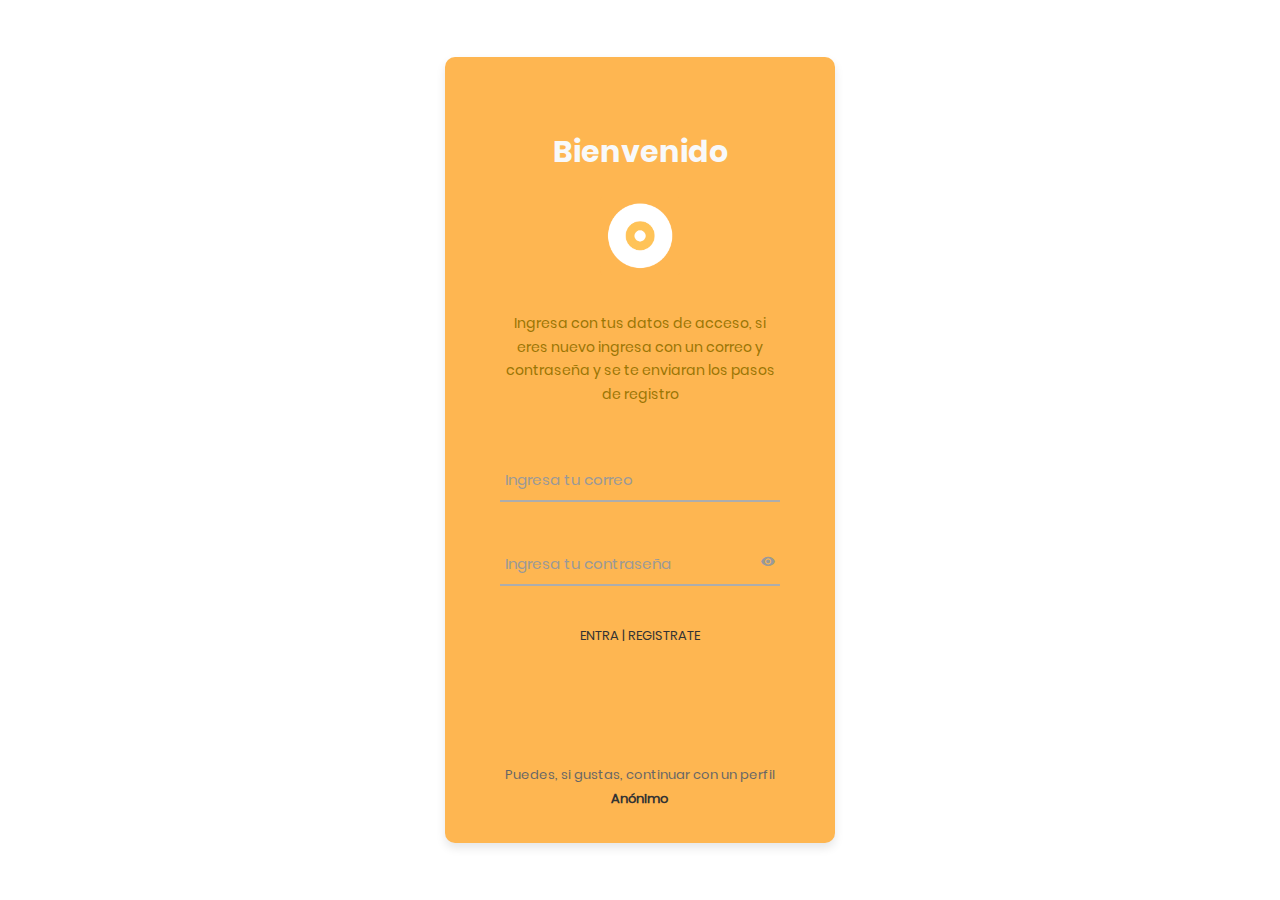
==== index.html @ 5ed67abb "Primera pagina" ====
<!DOCTYPE html>
<html lang="en">
<head>
	<title>Login V2</title>
	<meta charset="UTF-8">
	<meta name="viewport" content="width=device-width, initial-scale=1">
<!--===============================================================================================-->	
	<link rel="icon" type="image/png" href="images/icons/favicon.ico"/>
<!--===============================================================================================-->
	<link rel="stylesheet" type="text/css" href="vendor/bootstrap/css/bootstrap.min.css">
<!--===============================================================================================-->
	<link rel="stylesheet" type="text/css" href="fonts/font-awesome-4.7.0/css/font-awesome.min.css">
<!--===============================================================================================-->
	<link rel="stylesheet" type="text/css" href="fonts/iconic/css/material-design-iconic-font.min.css">
<!--===============================================================================================-->
	<link rel="stylesheet" type="text/css" href="vendor/animate/animate.css">
<!--===============================================================================================-->	
	<link rel="stylesheet" type="text/css" href="vendor/css-hamburgers/hamburgers.min.css">
<!--===============================================================================================-->
	<link rel="stylesheet" type="text/css" href="vendor/animsition/css/animsition.min.css">
<!--===============================================================================================-->
	<link rel="stylesheet" type="text/css" href="vendor/select2/select2.min.css">
<!--===============================================================================================-->	
	<link rel="stylesheet" type="text/css" href="vendor/daterangepicker/daterangepicker.css">
<!--===============================================================================================-->
	<link rel="stylesheet" type="text/css" href="css/util.css">
	<link rel="stylesheet" type="text/css" href="css/main.css">
<!--===============================================================================================-->
</head>
<body>
	
	<div class="limiter">
		<div class="container-login100">
			<div class="wrap-login100">
				<form class="login100-form validate-form">
					<span class="login100-form-title p-b-26">
						Bienvenido
					</span>
					<span class="login100-form-title p-b-48">
						<!--<i class="zmdi zmdi-font"></i>-->
						<img style="width: 80px;" src="images/logo.png">
						<br><br>
						<p style="text-align: center;">Ingresa con tus datos de acceso, si eres nuevo ingresa con un correo y contraseña y se te enviaran los pasos de registro</p>
					</span>

					<div class="wrap-input100 validate-input" data-validate = "Un correo valido contiene: a@b.c">
						<input class="input100" type="text" name="email">
						<span class="focus-input100" data-placeholder="Ingresa tu correo"></span>
					</div>

					<div class="wrap-input100 validate-input" data-validate="Ingresa una contraseña">
						<span class="btn-show-pass">
							<i class="zmdi zmdi-eye"></i>
						</span>
						<input class="input100" type="password" name="pass">
						<span class="focus-input100" data-placeholder="Ingresa tu contraseña"></span>
					</div>

					<!--<div class="container-login100-form-btn">
						<div class="wrap-login100-form-btn">
							<div class="login100-form-bgbtn"></div>
							<button>Ingresa</button>
							<button class="login100-form-btn">
								Login
							</button>
						</div>
					</div>-->
					<div class="text-center">
						<a class="txt2" href="main/index.html">
						ENTRA | REGISTRATE
					</a>
					</div>
					

					<div class="text-center p-t-115">
						<span class="txt1">
							Puedes, si gustas, continuar con un perfil
						</span>

						<a class="txt2" href="main/index.html">
							<strong>Anónimo</strong>
						</a>
					</div>
				</form>
			</div>
		</div>
	</div>
	

	<div id="dropDownSelect1"></div>
	
<!--===============================================================================================-->
	<script src="vendor/jquery/jquery-3.2.1.min.js"></script>
<!--===============================================================================================-->
	<script src="vendor/animsition/js/animsition.min.js"></script>
<!--===============================================================================================-->
	<script src="vendor/bootstrap/js/popper.js"></script>
	<script src="vendor/bootstrap/js/bootstrap.min.js"></script>
<!--===============================================================================================-->
	<script src="vendor/select2/select2.min.js"></script>
<!--===============================================================================================-->
	<script src="vendor/daterangepicker/moment.min.js"></script>
	<script src="vendor/daterangepicker/daterangepicker.js"></script>
<!--===============================================================================================-->
	<script src="vendor/countdowntime/countdowntime.js"></script>
<!--===============================================================================================-->
	<script src="js/main.js"></script>

</body>
</html>
---- fonts/iconic/css/material-design-iconic-font.min.css ----
@font-face{font-family:Material-Design-Iconic-Font;src:url(../fonts/Material-Design-Iconic-Font.woff2?v=2.2.0) format('woff2'),url(../fonts/Material-Design-Iconic-Font.woff?v=2.2.0) format('woff'),url(../fonts/Material-Design-Iconic-Font.ttf?v=2.2.0) format('truetype')}.zmdi{display:inline-block;font:normal normal normal 14px/1 'Material-Design-Iconic-Font';font-size:inherit;text-rendering:auto;-webkit-font-smoothing:antialiased;-moz-osx-font-smoothing:grayscale}.zmdi-hc-lg{font-size:1.33333333em;line-height:.75em;vertical-align:-15%}.zmdi-hc-2x{font-size:2em}.zmdi-hc-3x{font-size:3em}.zmdi-hc-4x{font-size:4em}.zmdi-hc-5x{font-size:5em}.zmdi-hc-fw{width:1.28571429em;text-align:center}.zmdi-hc-ul{padding-left:0;margin-left:2.14285714em;list-style-type:none}.zmdi-hc-ul>li{position:relative}.zmdi-hc-li{position:absolute;left:-2.14285714em;width:2.14285714em;top:.14285714em;text-align:center}.zmdi-hc-li.zmdi-hc-lg{left:-1.85714286em}.zmdi-hc-border{padding:.1em .25em;border:solid .1em #9e9e9e;border-radius:2px}.zmdi-hc-border-circle{padding:.1em .25em;border:solid .1em #9e9e9e;border-radius:50%}.zmdi.pull-left{float:left;margin-right:.15em}.zmdi.pull-right{float:right;margin-left:.15em}.zmdi-hc-spin{-webkit-animation:zmdi-spin 1.5s infinite linear;animation:zmdi-spin 1.5s infinite linear}.zmdi-hc-spin-reverse{-webkit-animation:zmdi-spin-reverse 1.5s infinite linear;animation:zmdi-spin-reverse 1.5s infinite linear}@-webkit-keyframes zmdi-spin{0%{-webkit-transform:rotate(0deg);transform:rotate(0deg)}100%{-webkit-transform:rotate(359deg);transform:rotate(359deg)}}@keyframes zmdi-spin{0%{-webkit-transform:rotate(0deg);transform:rotate(0deg)}100%{-webkit-transform:rotate(359deg);transform:rotate(359deg)}}@-webkit-keyframes zmdi-spin-reverse{0%{-webkit-transform:rotate(0deg);transform:rotate(0deg)}100%{-webkit-transform:rotate(-359deg);transform:rotate(-359deg)}}@keyframes zmdi-spin-reverse{0%{-webkit-transform:rotate(0deg);transform:rotate(0deg)}100%{-webkit-transform:rotate(-359deg);transform:rotate(-359deg)}}.zmdi-hc-rotate-90{-webkit-transform:rotate(90deg);-ms-transform:rotate(90deg);transform:rotate(90deg)}.zmdi-hc-rotate-180{-webkit-transform:rotate(180deg);-ms-transform:rotate(180deg);transform:rotate(180deg)}.zmdi-hc-rotate-270{-webkit-transform:rotate(270deg);-ms-transform:rotate(270deg);transform:rotate(270deg)}.zmdi-hc-flip-horizontal{-webkit-transform:scale(-1,1);-ms-transform:scale(-1,1);transform:scale(-1,1)}.zmdi-hc-flip-vertical{-webkit-transform:scale(1,-1);-ms-transform:scale(1,-1);transform:scale(1,-1)}.zmdi-hc-stack{position:relative;display:inline-block;width:2em;height:2em;line-height:2em;vertical-align:middle}.zmdi-hc-stack-1x,.zmdi-hc-stack-2x{position:absolute;left:0;width:100%;text-align:center}.zmdi-hc-stack-1x{line-height:inherit}.zmdi-hc-stack-2x{font-size:2em}.zmdi-hc-inverse{color:#fff}.zmdi-3d-rotation:before{content:'\f101'}.zmdi-airplane-off:before{content:'\f102'}.zmdi-airplane:before{content:'\f103'}.zmdi-album:before{content:'\f104'}.zmdi-archive:before{content:'\f105'}.zmdi-assignment-account:before{content:'\f106'}.zmdi-assignment-alert:before{content:'\f107'}.zmdi-assignment-check:before{content:'\f108'}.zmdi-assignment-o:before{content:'\f109'}.zmdi-assignment-return:before{content:'\f10a'}.zmdi-assignment-returned:before{content:'\f10b'}.zmdi-assignment:before{content:'\f10c'}.zmdi-attachment-alt:before{content:'\f10d'}.zmdi-attachment:before{content:'\f10e'}.zmdi-audio:before{content:'\f10f'}.zmdi-badge-check:before{content:'\f110'}.zmdi-balance-wallet:before{content:'\f111'}.zmdi-balance:before{content:'\f112'}.zmdi-battery-alert:before{content:'\f113'}.zmdi-battery-flash:before{content:'\f114'}.zmdi-battery-unknown:before{content:'\f115'}.zmdi-battery:before{content:'\f116'}.zmdi-bike:before{content:'\f117'}.zmdi-block-alt:before{content:'\f118'}.zmdi-block:before{content:'\f119'}.zmdi-boat:before{content:'\f11a'}.zmdi-book-image:before{content:'\f11b'}.zmdi-book:before{content:'\f11c'}.zmdi-bookmark-outline:before{content:'\f11d'}.zmdi-bookmark:before{content:'\f11e'}.zmdi-brush:before{content:'\f11f'}.zmdi-bug:before{content:'\f120'}.zmdi-bus:before{content:'\f121'}.zmdi-cake:before{content:'\f122'}.zmdi-car-taxi:before{content:'\f123'}.zmdi-car-wash:before{content:'\f124'}.zmdi-car:before{content:'\f125'}.zmdi-card-giftcard:before{content:'\f126'}.zmdi-card-membership:before{content:'\f127'}.zmdi-card-travel:before{content:'\f128'}.zmdi-card:before{content:'\f129'}.zmdi-case-check:before{content:'\f12a'}.zmdi-case-download:before{content:'\f12b'}.zmdi-case-play:before{content:'\f12c'}.zmdi-case:before{content:'\f12d'}.zmdi-cast-connected:before{content:'\f12e'}.zmdi-cast:before{content:'\f12f'}.zmdi-chart-donut:before{content:'\f130'}.zmdi-chart:before{content:'\f131'}.zmdi-city-alt:before{content:'\f132'}.zmdi-city:before{content:'\f133'}.zmdi-close-circle-o:before{content:'\f134'}.zmdi-close-circle:before{content:'\f135'}.zmdi-close:before{content:'\f136'}.zmdi-cocktail:before{content:'\f137'}.zmdi-code-setting:before{content:'\f138'}.zmdi-code-smartphone:before{content:'\f139'}.zmdi-code:before{content:'\f13a'}.zmdi-coffee:before{content:'\f13b'}.zmdi-collection-bookmark:before{content:'\f13c'}.zmdi-collection-case-play:before{content:'\f13d'}.zmdi-collection-folder-image:before{content:'\f13e'}.zmdi-collection-image-o:before{content:'\f13f'}.zmdi-collection-image:before{content:'\f140'}.zmdi-collection-item-1:before{content:'\f141'}.zmdi-collection-item-2:before{content:'\f142'}.zmdi-collection-item-3:before{content:'\f143'}.zmdi-collection-item-4:before{content:'\f144'}.zmdi-collection-item-5:before{content:'\f145'}.zmdi-collection-item-6:before{content:'\f146'}.zmdi-collection-item-7:before{content:'\f147'}.zmdi-collection-item-8:before{content:'\f148'}.zmdi-collection-item-9-plus:before{content:'\f149'}.zmdi-collection-item-9:before{content:'\f14a'}.zmdi-collection-item:before{content:'\f14b'}.zmdi-collection-music:before{content:'\f14c'}.zmdi-collection-pdf:before{content:'\f14d'}.zmdi-collection-plus:before{content:'\f14e'}.zmdi-collection-speaker:before{content:'\f14f'}.zmdi-collection-text:before{content:'\f150'}.zmdi-collection-video:before{content:'\f151'}.zmdi-compass:before{content:'\f152'}.zmdi-cutlery:before{content:'\f153'}.zmdi-delete:before{content:'\f154'}.zmdi-dialpad:before{content:'\f155'}.zmdi-dns:before{content:'\f156'}.zmdi-drink:before{content:'\f157'}.zmdi-edit:before{content:'\f158'}.zmdi-email-open:before{content:'\f159'}.zmdi-email:before{content:'\f15a'}.zmdi-eye-off:before{content:'\f15b'}.zmdi-eye:before{content:'\f15c'}.zmdi-eyedropper:before{content:'\f15d'}.zmdi-favorite-outline:before{content:'\f15e'}.zmdi-favorite:before{content:'\f15f'}.zmdi-filter-list:before{content:'\f160'}.zmdi-fire:before{content:'\f161'}.zmdi-flag:before{content:'\f162'}.zmdi-flare:before{content:'\f163'}.zmdi-flash-auto:before{content:'\f164'}.zmdi-flash-off:before{content:'\f165'}.zmdi-flash:before{content:'\f166'}.zmdi-flip:before{content:'\f167'}.zmdi-flower-alt:before{content:'\f168'}.zmdi-flower:before{content:'\f169'}.zmdi-font:before{content:'\f16a'}.zmdi-fullscreen-alt:before{content:'\f16b'}.zmdi-fullscreen-exit:before{content:'\f16c'}.zmdi-fullscreen:before{content:'\f16d'}.zmdi-functions:before{content:'\f16e'}.zmdi-gas-station:before{content:'\f16f'}.zmdi-gesture:before{content:'\f170'}.zmdi-globe-alt:before{content:'\f171'}.zmdi-globe-lock:before{content:'\f172'}.zmdi-globe:before{content:'\f173'}.zmdi-graduation-cap:before{content:'\f174'}.zmdi-home:before{content:'\f175'}.zmdi-hospital-alt:before{content:'\f176'}.zmdi-hospital:before{content:'\f177'}.zmdi-hotel:before{content:'\f178'}.zmdi-hourglass-alt:before{content:'\f179'}.zmdi-hourglass-outline:before{content:'\f17a'}.zmdi-hourglass:before{content:'\f17b'}.zmdi-http:before{content:'\f17c'}.zmdi-image-alt:before{content:'\f17d'}.zmdi-image-o:before{content:'\f17e'}.zmdi-image:before{content:'\f17f'}.zmdi-inbox:before{content:'\f180'}.zmdi-invert-colors-off:before{content:'\f181'}.zmdi-invert-colors:before{content:'\f182'}.zmdi-key:before{content:'\f183'}.zmdi-label-alt-outline:before{content:'\f184'}.zmdi-label-alt:before{content:'\f185'}.zmdi-label-heart:before{content:'\f186'}.zmdi-label:before{content:'\f187'}.zmdi-labels:before{content:'\f188'}.zmdi-lamp:before{content:'\f189'}.zmdi-landscape:before{content:'\f18a'}.zmdi-layers-off:before{content:'\f18b'}.zmdi-layers:before{content:'\f18c'}.zmdi-library:before{content:'\f18d'}.zmdi-link:before{content:'\f18e'}.zmdi-lock-open:before{content:'\f18f'}.zmdi-lock-outline:before{content:'\f190'}.zmdi-lock:before{content:'\f191'}.zmdi-mail-reply-all:before{content:'\f192'}.zmdi-mail-reply:before{content:'\f193'}.zmdi-mail-send:before{content:'\f194'}.zmdi-mall:before{content:'\f195'}.zmdi-map:before{content:'\f196'}.zmdi-menu:before{content:'\f197'}.zmdi-money-box:before{content:'\f198'}.zmdi-money-off:before{content:'\f199'}.zmdi-money:before{content:'\f19a'}.zmdi-more-vert:before{content:'\f19b'}.zmdi-more:before{content:'\f19c'}.zmdi-movie-alt:before{content:'\f19d'}.zmdi-movie:before{content:'\f19e'}.zmdi-nature-people:before{content:'\f19f'}.zmdi-nature:before{content:'\f1a0'}.zmdi-navigation:before{content:'\f1a1'}.zmdi-open-in-browser:before{content:'\f1a2'}.zmdi-open-in-new:before{content:'\f1a3'}.zmdi-palette:before{content:'\f1a4'}.zmdi-parking:before{content:'\f1a5'}.zmdi-pin-account:before{content:'\f1a6'}.zmdi-pin-assistant:before{content:'\f1a7'}.zmdi-pin-drop:before{content:'\f1a8'}.zmdi-pin-help:before{content:'\f1a9'}.zmdi-pin-off:before{content:'\f1aa'}.zmdi-pin:before{content:'\f1ab'}.zmdi-pizza:before{content:'\f1ac'}.zmdi-plaster:before{content:'\f1ad'}.zmdi-power-setting:before{content:'\f1ae'}.zmdi-power:before{content:'\f1af'}.zmdi-print:before{content:'\f1b0'}.zmdi-puzzle-piece:before{content:'\f1b1'}.zmdi-quote:before{content:'\f1b2'}.zmdi-railway:before{content:'\f1b3'}.zmdi-receipt:before{content:'\f1b4'}.zmdi-refresh-alt:before{content:'\f1b5'}.zmdi-refresh-sync-alert:before{content:'\f1b6'}.zmdi-refresh-sync-off:before{content:'\f1b7'}.zmdi-refresh-sync:before{content:'\f1b8'}.zmdi-refresh:before{content:'\f1b9'}.zmdi-roller:before{content:'\f1ba'}.zmdi-ruler:before{content:'\f1bb'}.zmdi-scissors:before{content:'\f1bc'}.zmdi-screen-rotation-lock:before{content:'\f1bd'}.zmdi-screen-rotation:before{content:'\f1be'}.zmdi-search-for:before{content:'\f1bf'}.zmdi-search-in-file:before{content:'\f1c0'}.zmdi-search-in-page:before{content:'\f1c1'}.zmdi-search-replace:before{content:'\f1c2'}.zmdi-search:before{content:'\f1c3'}.zmdi-seat:before{content:'\f1c4'}.zmdi-settings-square:before{content:'\f1c5'}.zmdi-settings:before{content:'\f1c6'}.zmdi-shield-check:before{content:'\f1c7'}.zmdi-shield-security:before{content:'\f1c8'}.zmdi-shopping-basket:before{content:'\f1c9'}.zmdi-shopping-cart-plus:before{content:'\f1ca'}.zmdi-shopping-cart:before{content:'\f1cb'}.zmdi-sign-in:before{content:'\f1cc'}.zmdi-sort-amount-asc:before{content:'\f1cd'}.zmdi-sort-amount-desc:before{content:'\f1ce'}.zmdi-sort-asc:before{content:'\f1cf'}.zmdi-sort-desc:before{content:'\f1d0'}.zmdi-spellcheck:before{content:'\f1d1'}.zmdi-storage:before{content:'\f1d2'}.zmdi-store-24:before{content:'\f1d3'}.zmdi-store:before{content:'\f1d4'}.zmdi-subway:before{content:'\f1d5'}.zmdi-sun:before{content:'\f1d6'}.zmdi-tab-unselected:before{content:'\f1d7'}.zmdi-tab:before{content:'\f1d8'}.zmdi-tag-close:before{content:'\f1d9'}.zmdi-tag-more:before{content:'\f1da'}.zmdi-tag:before{content:'\f1db'}.zmdi-thumb-down:before{content:'\f1dc'}.zmdi-thumb-up-down:before{content:'\f1dd'}.zmdi-thumb-up:before{content:'\f1de'}.zmdi-ticket-star:before{content:'\f1df'}.zmdi-toll:before{content:'\f1e0'}.zmdi-toys:before{content:'\f1e1'}.zmdi-traffic:before{content:'\f1e2'}.zmdi-translate:before{content:'\f1e3'}.zmdi-triangle-down:before{content:'\f1e4'}.zmdi-triangle-up:before{content:'\f1e5'}.zmdi-truck:before{content:'\f1e6'}.zmdi-turning-sign:before{content:'\f1e7'}.zmdi-wallpaper:before{content:'\f1e8'}.zmdi-washing-machine:before{content:'\f1e9'}.zmdi-window-maximize:before{content:'\f1ea'}.zmdi-window-minimize:before{content:'\f1eb'}.zmdi-window-restore:before{content:'\f1ec'}.zmdi-wrench:before{content:'\f1ed'}.zmdi-zoom-in:before{content:'\f1ee'}.zmdi-zoom-out:before{content:'\f1ef'}.zmdi-alert-circle-o:before{content:'\f1f0'}.zmdi-alert-circle:before{content:'\f1f1'}.zmdi-alert-octagon:before{content:'\f1f2'}.zmdi-alert-polygon:before{content:'\f1f3'}.zmdi-alert-triangle:before{content:'\f1f4'}.zmdi-help-outline:before{content:'\f1f5'}.zmdi-help:before{content:'\f1f6'}.zmdi-info-outline:before{content:'\f1f7'}.zmdi-info:before{content:'\f1f8'}.zmdi-notifications-active:before{content:'\f1f9'}.zmdi-notifications-add:before{content:'\f1fa'}.zmdi-notifications-none:before{content:'\f1fb'}.zmdi-notifications-off:before{content:'\f1fc'}.zmdi-notifications-paused:before{content:'\f1fd'}.zmdi-notifications:before{content:'\f1fe'}.zmdi-account-add:before{content:'\f1ff'}.zmdi-account-box-mail:before{content:'\f200'}.zmdi-account-box-o:before{content:'\f201'}.zmdi-account-box-phone:before{content:'\f202'}.zmdi-account-box:before{content:'\f203'}.zmdi-account-calendar:before{content:'\f204'}.zmdi-account-circle:before{content:'\f205'}.zmdi-account-o:before{content:'\f206'}.zmdi-account:before{content:'\f207'}.zmdi-accounts-add:before{content:'\f208'}.zmdi-accounts-alt:before{content:'\f209'}.zmdi-accounts-list-alt:before{content:'\f20a'}.zmdi-accounts-list:before{content:'\f20b'}.zmdi-accounts-outline:before{content:'\f20c'}.zmdi-accounts:before{content:'\f20d'}.zmdi-face:before{content:'\f20e'}.zmdi-female:before{content:'\f20f'}.zmdi-male-alt:before{content:'\f210'}.zmdi-male-female:before{content:'\f211'}.zmdi-male:before{content:'\f212'}.zmdi-mood-bad:before{content:'\f213'}.zmdi-mood:before{content:'\f214'}.zmdi-run:before{content:'\f215'}.zmdi-walk:before{content:'\f216'}.zmdi-cloud-box:before{content:'\f217'}.zmdi-cloud-circle:before{content:'\f218'}.zmdi-cloud-done:before{content:'\f219'}.zmdi-cloud-download:before{content:'\f21a'}.zmdi-cloud-off:before{content:'\f21b'}.zmdi-cloud-outline-alt:before{content:'\f21c'}.zmdi-cloud-outline:before{content:'\f21d'}.zmdi-cloud-upload:before{content:'\f21e'}.zmdi-cloud:before{content:'\f21f'}.zmdi-download:before{content:'\f220'}.zmdi-file-plus:before{content:'\f221'}.zmdi-file-text:before{content:'\f222'}.zmdi-file:before{content:'\f223'}.zmdi-folder-outline:before{content:'\f224'}.zmdi-folder-person:before{content:'\f225'}.zmdi-folder-star-alt:before{content:'\f226'}.zmdi-folder-star:before{content:'\f227'}.zmdi-folder:before{content:'\f228'}.zmdi-gif:before{content:'\f229'}.zmdi-upload:before{content:'\f22a'}.zmdi-border-all:before{content:'\f22b'}.zmdi-border-bottom:before{content:'\f22c'}.zmdi-border-clear:before{content:'\f22d'}.zmdi-border-color:before{content:'\f22e'}.zmdi-border-horizontal:before{content:'\f22f'}.zmdi-border-inner:before{content:'\f230'}.zmdi-border-left:before{content:'\f231'}.zmdi-border-outer:before{content:'\f232'}.zmdi-border-right:before{content:'\f233'}.zmdi-border-style:before{content:'\f234'}.zmdi-border-top:before{content:'\f235'}.zmdi-border-vertical:before{content:'\f236'}.zmdi-copy:before{content:'\f237'}.zmdi-crop:before{content:'\f238'}.zmdi-format-align-center:before{content:'\f239'}.zmdi-format-align-justify:before{content:'\f23a'}.zmdi-format-align-left:before{content:'\f23b'}.zmdi-format-align-right:before{content:'\f23c'}.zmdi-format-bold:before{content:'\f23d'}.zmdi-format-clear-all:before{content:'\f23e'}.zmdi-format-clear:before{content:'\f23f'}.zmdi-format-color-fill:before{content:'\f240'}.zmdi-format-color-reset:before{content:'\f241'}.zmdi-format-color-text:before{content:'\f242'}.zmdi-format-indent-decrease:before{content:'\f243'}.zmdi-format-indent-increase:before{content:'\f244'}.zmdi-format-italic:before{content:'\f245'}.zmdi-format-line-spacing:before{content:'\f246'}.zmdi-format-list-bulleted:before{content:'\f247'}.zmdi-format-list-numbered:before{content:'\f248'}.zmdi-format-ltr:before{content:'\f249'}.zmdi-format-rtl:before{content:'\f24a'}.zmdi-format-size:before{content:'\f24b'}.zmdi-format-strikethrough-s:before{content:'\f24c'}.zmdi-format-strikethrough:before{content:'\f24d'}.zmdi-format-subject:before{content:'\f24e'}.zmdi-format-underlined:before{content:'\f24f'}.zmdi-format-valign-bottom:before{content:'\f250'}.zmdi-format-valign-center:before{content:'\f251'}.zmdi-format-valign-top:before{content:'\f252'}.zmdi-redo:before{content:'\f253'}.zmdi-select-all:before{content:'\f254'}.zmdi-space-bar:before{content:'\f255'}.zmdi-text-format:before{content:'\f256'}.zmdi-transform:before{content:'\f257'}.zmdi-undo:before{content:'\f258'}.zmdi-wrap-text:before{content:'\f259'}.zmdi-comment-alert:before{content:'\f25a'}.zmdi-comment-alt-text:before{content:'\f25b'}.zmdi-comment-alt:before{content:'\f25c'}.zmdi-comment-edit:before{content:'\f25d'}.zmdi-comment-image:before{content:'\f25e'}.zmdi-comment-list:before{content:'\f25f'}.zmdi-comment-more:before{content:'\f260'}.zmdi-comment-outline:before{content:'\f261'}.zmdi-comment-text-alt:before{content:'\f262'}.zmdi-comment-text:before{content:'\f263'}.zmdi-comment-video:before{content:'\f264'}.zmdi-comment:before{content:'\f265'}.zmdi-comments:before{content:'\f266'}.zmdi-check-all:before{content:'\f267'}.zmdi-check-circle-u:before{content:'\f268'}.zmdi-check-circle:before{content:'\f269'}.zmdi-check-square:before{content:'\f26a'}.zmdi-check:before{content:'\f26b'}.zmdi-circle-o:before{content:'\f26c'}.zmdi-circle:before{content:'\f26d'}.zmdi-dot-circle-alt:before{content:'\f26e'}.zmdi-dot-circle:before{content:'\f26f'}.zmdi-minus-circle-outline:before{content:'\f270'}.zmdi-minus-circle:before{content:'\f271'}.zmdi-minus-square:before{content:'\f272'}.zmdi-minus:before{content:'\f273'}.zmdi-plus-circle-o-duplicate:before{content:'\f274'}.zmdi-plus-circle-o:before{content:'\f275'}.zmdi-plus-circle:before{content:'\f276'}.zmdi-plus-square:before{content:'\f277'}.zmdi-plus:before{content:'\f278'}.zmdi-square-o:before{content:'\f279'}.zmdi-star-circle:before{content:'\f27a'}.zmdi-star-half:before{content:'\f27b'}.zmdi-star-outline:before{content:'\f27c'}.zmdi-star:before{content:'\f27d'}.zmdi-bluetooth-connected:before{content:'\f27e'}.zmdi-bluetooth-off:before{content:'\f27f'}.zmdi-bluetooth-search:before{content:'\f280'}.zmdi-bluetooth-setting:before{content:'\f281'}.zmdi-bluetooth:before{content:'\f282'}.zmdi-camera-add:before{content:'\f283'}.zmdi-camera-alt:before{content:'\f284'}.zmdi-camera-bw:before{content:'\f285'}.zmdi-camera-front:before{content:'\f286'}.zmdi-camera-mic:before{content:'\f287'}.zmdi-camera-party-mode:before{content:'\f288'}.zmdi-camera-rear:before{content:'\f289'}.zmdi-camera-roll:before{content:'\f28a'}.zmdi-camera-switch:before{content:'\f28b'}.zmdi-camera:before{content:'\f28c'}.zmdi-card-alert:before{content:'\f28d'}.zmdi-card-off:before{content:'\f28e'}.zmdi-card-sd:before{content:'\f28f'}.zmdi-card-sim:before{content:'\f290'}.zmdi-desktop-mac:before{content:'\f291'}.zmdi-desktop-windows:before{content:'\f292'}.zmdi-device-hub:before{content:'\f293'}.zmdi-devices-off:before{content:'\f294'}.zmdi-devices:before{content:'\f295'}.zmdi-dock:before{content:'\f296'}.zmdi-floppy:before{content:'\f297'}.zmdi-gamepad:before{content:'\f298'}.zmdi-gps-dot:before{content:'\f299'}.zmdi-gps-off:before{content:'\f29a'}.zmdi-gps:before{content:'\f29b'}.zmdi-headset-mic:before{content:'\f29c'}.zmdi-headset:before{content:'\f29d'}.zmdi-input-antenna:before{content:'\f29e'}.zmdi-input-composite:before{content:'\f29f'}.zmdi-input-hdmi:before{content:'\f2a0'}.zmdi-input-power:before{content:'\f2a1'}.zmdi-input-svideo:before{content:'\f2a2'}.zmdi-keyboard-hide:before{content:'\f2a3'}.zmdi-keyboard:before{content:'\f2a4'}.zmdi-laptop-chromebook:before{content:'\f2a5'}.zmdi-laptop-mac:before{content:'\f2a6'}.zmdi-laptop:before{content:'\f2a7'}.zmdi-mic-off:before{content:'\f2a8'}.zmdi-mic-outline:before{content:'\f2a9'}.zmdi-mic-setting:before{content:'\f2aa'}.zmdi-mic:before{content:'\f2ab'}.zmdi-mouse:before{content:'\f2ac'}.zmdi-network-alert:before{content:'\f2ad'}.zmdi-network-locked:before{content:'\f2ae'}.zmdi-network-off:before{content:'\f2af'}.zmdi-network-outline:before{content:'\f2b0'}.zmdi-network-setting:before{content:'\f2b1'}.zmdi-network:before{content:'\f2b2'}.zmdi-phone-bluetooth:before{content:'\f2b3'}.zmdi-phone-end:before{content:'\f2b4'}.zmdi-phone-forwarded:before{content:'\f2b5'}.zmdi-phone-in-talk:before{content:'\f2b6'}.zmdi-phone-locked:before{content:'\f2b7'}.zmdi-phone-missed:before{content:'\f2b8'}.zmdi-phone-msg:before{content:'\f2b9'}.zmdi-phone-paused:before{content:'\f2ba'}.zmdi-phone-ring:before{content:'\f2bb'}.zmdi-phone-setting:before{content:'\f2bc'}.zmdi-phone-sip:before{content:'\f2bd'}.zmdi-phone:before{content:'\f2be'}.zmdi-portable-wifi-changes:before{content:'\f2bf'}.zmdi-portable-wifi-off:before{content:'\f2c0'}.zmdi-portable-wifi:before{content:'\f2c1'}.zmdi-radio:before{content:'\f2c2'}.zmdi-reader:before{content:'\f2c3'}.zmdi-remote-control-alt:before{content:'\f2c4'}.zmdi-remote-control:before{content:'\f2c5'}.zmdi-router:before{content:'\f2c6'}.zmdi-scanner:before{content:'\f2c7'}.zmdi-smartphone-android:before{content:'\f2c8'}.zmdi-smartphone-download:before{content:'\f2c9'}.zmdi-smartphone-erase:before{content:'\f2ca'}.zmdi-smartphone-info:before{content:'\f2cb'}.zmdi-smartphone-iphone:before{content:'\f2cc'}.zmdi-smartphone-landscape-lock:before{content:'\f2cd'}.zmdi-smartphone-landscape:before{content:'\f2ce'}.zmdi-smartphone-lock:before{content:'\f2cf'}.zmdi-smartphone-portrait-lock:before{content:'\f2d0'}.zmdi-smartphone-ring:before{content:'\f2d1'}.zmdi-smartphone-setting:before{content:'\f2d2'}.zmdi-smartphone-setup:before{content:'\f2d3'}.zmdi-smartphone:before{content:'\f2d4'}.zmdi-speaker:before{content:'\f2d5'}.zmdi-tablet-android:before{content:'\f2d6'}.zmdi-tablet-mac:before{content:'\f2d7'}.zmdi-tablet:before{content:'\f2d8'}.zmdi-tv-alt-play:before{content:'\f2d9'}.zmdi-tv-list:before{content:'\f2da'}.zmdi-tv-play:before{content:'\f2db'}.zmdi-tv:before{content:'\f2dc'}.zmdi-usb:before{content:'\f2dd'}.zmdi-videocam-off:before{content:'\f2de'}.zmdi-videocam-switch:before{content:'\f2df'}.zmdi-videocam:before{content:'\f2e0'}.zmdi-watch:before{content:'\f2e1'}.zmdi-wifi-alt-2:before{content:'\f2e2'}.zmdi-wifi-alt:before{content:'\f2e3'}.zmdi-wifi-info:before{content:'\f2e4'}.zmdi-wifi-lock:before{content:'\f2e5'}.zmdi-wifi-off:before{content:'\f2e6'}.zmdi-wifi-outline:before{content:'\f2e7'}.zmdi-wifi:before{content:'\f2e8'}.zmdi-arrow-left-bottom:before{content:'\f2e9'}.zmdi-arrow-left:before{content:'\f2ea'}.zmdi-arrow-merge:before{content:'\f2eb'}.zmdi-arrow-missed:before{content:'\f2ec'}.zmdi-arrow-right-top:before{content:'\f2ed'}.zmdi-arrow-right:before{content:'\f2ee'}.zmdi-arrow-split:before{content:'\f2ef'}.zmdi-arrows:before{content:'\f2f0'}.zmdi-caret-down-circle:before{content:'\f2f1'}.zmdi-caret-down:before{content:'\f2f2'}.zmdi-caret-left-circle:before{content:'\f2f3'}.zmdi-caret-left:before{content:'\f2f4'}.zmdi-caret-right-circle:before{content:'\f2f5'}.zmdi-caret-right:before{content:'\f2f6'}.zmdi-caret-up-circle:before{content:'\f2f7'}.zmdi-caret-up:before{content:'\f2f8'}.zmdi-chevron-down:before{content:'\f2f9'}.zmdi-chevron-left:before{content:'\f2fa'}.zmdi-chevron-right:before{content:'\f2fb'}.zmdi-chevron-up:before{content:'\f2fc'}.zmdi-forward:before{content:'\f2fd'}.zmdi-long-arrow-down:before{content:'\f2fe'}.zmdi-long-arrow-left:before{content:'\f2ff'}.zmdi-long-arrow-return:before{content:'\f300'}.zmdi-long-arrow-right:before{content:'\f301'}.zmdi-long-arrow-tab:before{content:'\f302'}.zmdi-long-arrow-up:before{content:'\f303'}.zmdi-rotate-ccw:before{content:'\f304'}.zmdi-rotate-cw:before{content:'\f305'}.zmdi-rotate-left:before{content:'\f306'}.zmdi-rotate-right:before{content:'\f307'}.zmdi-square-down:before{content:'\f308'}.zmdi-square-right:before{content:'\f309'}.zmdi-swap-alt:before{content:'\f30a'}.zmdi-swap-vertical-circle:before{content:'\f30b'}.zmdi-swap-vertical:before{content:'\f30c'}.zmdi-swap:before{content:'\f30d'}.zmdi-trending-down:before{content:'\f30e'}.zmdi-trending-flat:before{content:'\f30f'}.zmdi-trending-up:before{content:'\f310'}.zmdi-unfold-less:before{content:'\f311'}.zmdi-unfold-more:before{content:'\f312'}.zmdi-apps:before{content:'\f313'}.zmdi-grid-off:before{content:'\f314'}.zmdi-grid:before{content:'\f315'}.zmdi-view-agenda:before{content:'\f316'}.zmdi-view-array:before{content:'\f317'}.zmdi-view-carousel:before{content:'\f318'}.zmdi-view-column:before{content:'\f319'}.zmdi-view-comfy:before{content:'\f31a'}.zmdi-view-compact:before{content:'\f31b'}.zmdi-view-dashboard:before{content:'\f31c'}.zmdi-view-day:before{content:'\f31d'}.zmdi-view-headline:before{content:'\f31e'}.zmdi-view-list-alt:before{content:'\f31f'}.zmdi-view-list:before{content:'\f320'}.zmdi-view-module:before{content:'\f321'}.zmdi-view-quilt:before{content:'\f322'}.zmdi-view-stream:before{content:'\f323'}.zmdi-view-subtitles:before{content:'\f324'}.zmdi-view-toc:before{content:'\f325'}.zmdi-view-web:before{content:'\f326'}.zmdi-view-week:before{content:'\f327'}.zmdi-widgets:before{content:'\f328'}.zmdi-alarm-check:before{content:'\f329'}.zmdi-alarm-off:before{content:'\f32a'}.zmdi-alarm-plus:before{content:'\f32b'}.zmdi-alarm-snooze:before{content:'\f32c'}.zmdi-alarm:before{content:'\f32d'}.zmdi-calendar-alt:before{content:'\f32e'}.zmdi-calendar-check:before{content:'\f32f'}.zmdi-calendar-close:before{content:'\f330'}.zmdi-calendar-note:before{content:'\f331'}.zmdi-calendar:before{content:'\f332'}.zmdi-time-countdown:before{content:'\f333'}.zmdi-time-interval:before{content:'\f334'}.zmdi-time-restore-setting:before{content:'\f335'}.zmdi-time-restore:before{content:'\f336'}.zmdi-time:before{content:'\f337'}.zmdi-timer-off:before{content:'\f338'}.zmdi-timer:before{content:'\f339'}.zmdi-android-alt:before{content:'\f33a'}.zmdi-android:before{content:'\f33b'}.zmdi-apple:before{content:'\f33c'}.zmdi-behance:before{content:'\f33d'}.zmdi-codepen:before{content:'\f33e'}.zmdi-dribbble:before{content:'\f33f'}.zmdi-dropbox:before{content:'\f340'}.zmdi-evernote:before{content:'\f341'}.zmdi-facebook-box:before{content:'\f342'}.zmdi-facebook:before{content:'\f343'}.zmdi-github-box:before{content:'\f344'}.zmdi-github:before{content:'\f345'}.zmdi-google-drive:before{content:'\f346'}.zmdi-google-earth:before{content:'\f347'}.zmdi-google-glass:before{content:'\f348'}.zmdi-google-maps:before{content:'\f349'}.zmdi-google-pages:before{content:'\f34a'}.zmdi-google-play:before{content:'\f34b'}.zmdi-google-plus-box:before{content:'\f34c'}.zmdi-google-plus:before{content:'\f34d'}.zmdi-google:before{content:'\f34e'}.zmdi-instagram:before{content:'\f34f'}.zmdi-language-css3:before{content:'\f350'}.zmdi-language-html5:before{content:'\f351'}.zmdi-language-javascript:before{content:'\f352'}.zmdi-language-python-alt:before{content:'\f353'}.zmdi-language-python:before{content:'\f354'}.zmdi-lastfm:before{content:'\f355'}.zmdi-linkedin-box:before{content:'\f356'}.zmdi-paypal:before{content:'\f357'}.zmdi-pinterest-box:before{content:'\f358'}.zmdi-pocket:before{content:'\f359'}.zmdi-polymer:before{content:'\f35a'}.zmdi-share:before{content:'\f35b'}.zmdi-stackoverflow:before{content:'\f35c'}.zmdi-steam-square:before{content:'\f35d'}.zmdi-steam:before{content:'\f35e'}.zmdi-twitter-box:before{content:'\f35f'}.zmdi-twitter:before{content:'\f360'}.zmdi-vk:before{content:'\f361'}.zmdi-wikipedia:before{content:'\f362'}.zmdi-windows:before{content:'\f363'}.zmdi-aspect-ratio-alt:before{content:'\f364'}.zmdi-aspect-ratio:before{content:'\f365'}.zmdi-blur-circular:before{content:'\f366'}.zmdi-blur-linear:before{content:'\f367'}.zmdi-blur-off:before{content:'\f368'}.zmdi-blur:before{content:'\f369'}.zmdi-brightness-2:before{content:'\f36a'}.zmdi-brightness-3:before{content:'\f36b'}.zmdi-brightness-4:before{content:'\f36c'}.zmdi-brightness-5:before{content:'\f36d'}.zmdi-brightness-6:before{content:'\f36e'}.zmdi-brightness-7:before{content:'\f36f'}.zmdi-brightness-auto:before{content:'\f370'}.zmdi-brightness-setting:before{content:'\f371'}.zmdi-broken-image:before{content:'\f372'}.zmdi-center-focus-strong:before{content:'\f373'}.zmdi-center-focus-weak:before{content:'\f374'}.zmdi-compare:before{content:'\f375'}.zmdi-crop-16-9:before{content:'\f376'}.zmdi-crop-3-2:before{content:'\f377'}.zmdi-crop-5-4:before{content:'\f378'}.zmdi-crop-7-5:before{content:'\f379'}.zmdi-crop-din:before{content:'\f37a'}.zmdi-crop-free:before{content:'\f37b'}.zmdi-crop-landscape:before{content:'\f37c'}.zmdi-crop-portrait:before{content:'\f37d'}.zmdi-crop-square:before{content:'\f37e'}.zmdi-exposure-alt:before{content:'\f37f'}.zmdi-exposure:before{content:'\f380'}.zmdi-filter-b-and-w:before{content:'\f381'}.zmdi-filter-center-focus:before{content:'\f382'}.zmdi-filter-frames:before{content:'\f383'}.zmdi-filter-tilt-shift:before{content:'\f384'}.zmdi-gradient:before{content:'\f385'}.zmdi-grain:before{content:'\f386'}.zmdi-graphic-eq:before{content:'\f387'}.zmdi-hdr-off:before{content:'\f388'}.zmdi-hdr-strong:before{content:'\f389'}.zmdi-hdr-weak:before{content:'\f38a'}.zmdi-hdr:before{content:'\f38b'}.zmdi-iridescent:before{content:'\f38c'}.zmdi-leak-off:before{content:'\f38d'}.zmdi-leak:before{content:'\f38e'}.zmdi-looks:before{content:'\f38f'}.zmdi-loupe:before{content:'\f390'}.zmdi-panorama-horizontal:before{content:'\f391'}.zmdi-panorama-vertical:before{content:'\f392'}.zmdi-panorama-wide-angle:before{content:'\f393'}.zmdi-photo-size-select-large:before{content:'\f394'}.zmdi-photo-size-select-small:before{content:'\f395'}.zmdi-picture-in-picture:before{content:'\f396'}.zmdi-slideshow:before{content:'\f397'}.zmdi-texture:before{content:'\f398'}.zmdi-tonality:before{content:'\f399'}.zmdi-vignette:before{content:'\f39a'}.zmdi-wb-auto:before{content:'\f39b'}.zmdi-eject-alt:before{content:'\f39c'}.zmdi-eject:before{content:'\f39d'}.zmdi-equalizer:before{content:'\f39e'}.zmdi-fast-forward:before{content:'\f39f'}.zmdi-fast-rewind:before{content:'\f3a0'}.zmdi-forward-10:before{content:'\f3a1'}.zmdi-forward-30:before{content:'\f3a2'}.zmdi-forward-5:before{content:'\f3a3'}.zmdi-hearing:before{content:'\f3a4'}.zmdi-pause-circle-outline:before{content:'\f3a5'}.zmdi-pause-circle:before{content:'\f3a6'}.zmdi-pause:before{content:'\f3a7'}.zmdi-play-circle-outline:before{content:'\f3a8'}.zmdi-play-circle:before{content:'\f3a9'}.zmdi-play:before{content:'\f3aa'}.zmdi-playlist-audio:before{content:'\f3ab'}.zmdi-playlist-plus:before{content:'\f3ac'}.zmdi-repeat-one:before{content:'\f3ad'}.zmdi-repeat:before{content:'\f3ae'}.zmdi-replay-10:before{content:'\f3af'}.zmdi-replay-30:before{content:'\f3b0'}.zmdi-replay-5:before{content:'\f3b1'}.zmdi-replay:before{content:'\f3b2'}.zmdi-shuffle:before{content:'\f3b3'}.zmdi-skip-next:before{content:'\f3b4'}.zmdi-skip-previous:before{content:'\f3b5'}.zmdi-stop:before{content:'\f3b6'}.zmdi-surround-sound:before{content:'\f3b7'}.zmdi-tune:before{content:'\f3b8'}.zmdi-volume-down:before{content:'\f3b9'}.zmdi-volume-mute:before{content:'\f3ba'}.zmdi-volume-off:before{content:'\f3bb'}.zmdi-volume-up:before{content:'\f3bc'}.zmdi-n-1-square:before{content:'\f3bd'}.zmdi-n-2-square:before{content:'\f3be'}.zmdi-n-3-square:before{content:'\f3bf'}.zmdi-n-4-square:before{content:'\f3c0'}.zmdi-n-5-square:before{content:'\f3c1'}.zmdi-n-6-square:before{content:'\f3c2'}.zmdi-neg-1:before{content:'\f3c3'}.zmdi-neg-2:before{content:'\f3c4'}.zmdi-plus-1:before{content:'\f3c5'}.zmdi-plus-2:before{content:'\f3c6'}.zmdi-sec-10:before{content:'\f3c7'}.zmdi-sec-3:before{content:'\f3c8'}.zmdi-zero:before{content:'\f3c9'}.zmdi-airline-seat-flat-angled:before{content:'\f3ca'}.zmdi-airline-seat-flat:before{content:'\f3cb'}.zmdi-airline-seat-individual-suite:before{content:'\f3cc'}.zmdi-airline-seat-legroom-extra:before{content:'\f3cd'}.zmdi-airline-seat-legroom-normal:before{content:'\f3ce'}.zmdi-airline-seat-legroom-reduced:before{content:'\f3cf'}.zmdi-airline-seat-recline-extra:before{content:'\f3d0'}.zmdi-airline-seat-recline-normal:before{content:'\f3d1'}.zmdi-airplay:before{content:'\f3d2'}.zmdi-closed-caption:before{content:'\f3d3'}.zmdi-confirmation-number:before{content:'\f3d4'}.zmdi-developer-board:before{content:'\f3d5'}.zmdi-disc-full:before{content:'\f3d6'}.zmdi-explicit:before{content:'\f3d7'}.zmdi-flight-land:before{content:'\f3d8'}.zmdi-flight-takeoff:before{content:'\f3d9'}.zmdi-flip-to-back:before{content:'\f3da'}.zmdi-flip-to-front:before{content:'\f3db'}.zmdi-group-work:before{content:'\f3dc'}.zmdi-hd:before{content:'\f3dd'}.zmdi-hq:before{content:'\f3de'}.zmdi-markunread-mailbox:before{content:'\f3df'}.zmdi-memory:before{content:'\f3e0'}.zmdi-nfc:before{content:'\f3e1'}.zmdi-play-for-work:before{content:'\f3e2'}.zmdi-power-input:before{content:'\f3e3'}.zmdi-present-to-all:before{content:'\f3e4'}.zmdi-satellite:before{content:'\f3e5'}.zmdi-tap-and-play:before{content:'\f3e6'}.zmdi-vibration:before{content:'\f3e7'}.zmdi-voicemail:before{content:'\f3e8'}.zmdi-group:before{content:'\f3e9'}.zmdi-rss:before{content:'\f3ea'}.zmdi-shape:before{content:'\f3eb'}.zmdi-spinner:before{content:'\f3ec'}.zmdi-ungroup:before{content:'\f3ed'}.zmdi-500px:before{content:'\f3ee'}.zmdi-8tracks:before{content:'\f3ef'}.zmdi-amazon:before{content:'\f3f0'}.zmdi-blogger:before{content:'\f3f1'}.zmdi-delicious:before{content:'\f3f2'}.zmdi-disqus:before{content:'\f3f3'}.zmdi-flattr:before{content:'\f3f4'}.zmdi-flickr:before{content:'\f3f5'}.zmdi-github-alt:before{content:'\f3f6'}.zmdi-google-old:before{content:'\f3f7'}.zmdi-linkedin:before{content:'\f3f8'}.zmdi-odnoklassniki:before{content:'\f3f9'}.zmdi-outlook:before{content:'\f3fa'}.zmdi-paypal-alt:before{content:'\f3fb'}.zmdi-pinterest:before{content:'\f3fc'}.zmdi-playstation:before{content:'\f3fd'}.zmdi-reddit:before{content:'\f3fe'}.zmdi-skype:before{content:'\f3ff'}.zmdi-slideshare:before{content:'\f400'}.zmdi-soundcloud:before{content:'\f401'}.zmdi-tumblr:before{content:'\f402'}.zmdi-twitch:before{content:'\f403'}.zmdi-vimeo:before{content:'\f404'}.zmdi-whatsapp:before{content:'\f405'}.zmdi-xbox:before{content:'\f406'}.zmdi-yahoo:before{content:'\f407'}.zmdi-youtube-play:before{content:'\f408'}.zmdi-youtube:before{content:'\f409'}.zmdi-3d-rotation:before{content:'\f101'}.zmdi-airplane-off:before{content:'\f102'}.zmdi-airplane:before{content:'\f103'}.zmdi-album:before{content:'\f104'}.zmdi-archive:before{content:'\f105'}.zmdi-assignment-account:before{content:'\f106'}.zmdi-assignment-alert:before{content:'\f107'}.zmdi-assignment-check:before{content:'\f108'}.zmdi-assignment-o:before{content:'\f109'}.zmdi-assignment-return:before{content:'\f10a'}.zmdi-assignment-returned:before{content:'\f10b'}.zmdi-assignment:before{content:'\f10c'}.zmdi-attachment-alt:before{content:'\f10d'}.zmdi-attachment:before{content:'\f10e'}.zmdi-audio:before{content:'\f10f'}.zmdi-badge-check:before{content:'\f110'}.zmdi-balance-wallet:before{content:'\f111'}.zmdi-balance:before{content:'\f112'}.zmdi-battery-alert:before{content:'\f113'}.zmdi-battery-flash:before{content:'\f114'}.zmdi-battery-unknown:before{content:'\f115'}.zmdi-battery:before{content:'\f116'}.zmdi-bike:before{content:'\f117'}.zmdi-block-alt:before{content:'\f118'}.zmdi-block:before{content:'\f119'}.zmdi-boat:before{content:'\f11a'}.zmdi-book-image:before{content:'\f11b'}.zmdi-book:before{content:'\f11c'}.zmdi-bookmark-outline:before{content:'\f11d'}.zmdi-bookmark:before{content:'\f11e'}.zmdi-brush:before{content:'\f11f'}.zmdi-bug:before{content:'\f120'}.zmdi-bus:before{content:'\f121'}.zmdi-cake:before{content:'\f122'}.zmdi-car-taxi:before{content:'\f123'}.zmdi-car-wash:before{content:'\f124'}.zmdi-car:before{content:'\f125'}.zmdi-card-giftcard:before{content:'\f126'}.zmdi-card-membership:before{content:'\f127'}.zmdi-card-travel:before{content:'\f128'}.zmdi-card:before{content:'\f129'}.zmdi-case-check:before{content:'\f12a'}.zmdi-case-download:before{content:'\f12b'}.zmdi-case-play:before{content:'\f12c'}.zmdi-case:before{content:'\f12d'}.zmdi-cast-connected:before{content:'\f12e'}.zmdi-cast:before{content:'\f12f'}.zmdi-chart-donut:before{content:'\f130'}.zmdi-chart:before{content:'\f131'}.zmdi-city-alt:before{content:'\f132'}.zmdi-city:before{content:'\f133'}.zmdi-close-circle-o:before{content:'\f134'}.zmdi-close-circle:before{content:'\f135'}.zmdi-close:before{content:'\f136'}.zmdi-cocktail:before{content:'\f137'}.zmdi-code-setting:before{content:'\f138'}.zmdi-code-smartphone:before{content:'\f139'}.zmdi-code:before{content:'\f13a'}.zmdi-coffee:before{content:'\f13b'}.zmdi-collection-bookmark:before{content:'\f13c'}.zmdi-collection-case-play:before{content:'\f13d'}.zmdi-collection-folder-image:before{content:'\f13e'}.zmdi-collection-image-o:before{content:'\f13f'}.zmdi-collection-image:before{content:'\f140'}.zmdi-collection-item-1:before{content:'\f141'}.zmdi-collection-item-2:before{content:'\f142'}.zmdi-collection-item-3:before{content:'\f143'}.zmdi-collection-item-4:before{content:'\f144'}.zmdi-collection-item-5:before{content:'\f145'}.zmdi-collection-item-6:before{content:'\f146'}.zmdi-collection-item-7:before{content:'\f147'}.zmdi-collection-item-8:before{content:'\f148'}.zmdi-collection-item-9-plus:before{content:'\f149'}.zmdi-collection-item-9:before{content:'\f14a'}.zmdi-collection-item:before{content:'\f14b'}.zmdi-collection-music:before{content:'\f14c'}.zmdi-collection-pdf:before{content:'\f14d'}.zmdi-collection-plus:before{content:'\f14e'}.zmdi-collection-speaker:before{content:'\f14f'}.zmdi-collection-text:before{content:'\f150'}.zmdi-collection-video:before{content:'\f151'}.zmdi-compass:before{content:'\f152'}.zmdi-cutlery:before{content:'\f153'}.zmdi-delete:before{content:'\f154'}.zmdi-dialpad:before{content:'\f155'}.zmdi-dns:before{content:'\f156'}.zmdi-drink:before{content:'\f157'}.zmdi-edit:before{content:'\f158'}.zmdi-email-open:before{content:'\f159'}.zmdi-email:before{content:'\f15a'}.zmdi-eye-off:before{content:'\f15b'}.zmdi-eye:before{content:'\f15c'}.zmdi-eyedropper:before{content:'\f15d'}.zmdi-favorite-outline:before{content:'\f15e'}.zmdi-favorite:before{content:'\f15f'}.zmdi-filter-list:before{content:'\f160'}.zmdi-fire:before{content:'\f161'}.zmdi-flag:before{content:'\f162'}.zmdi-flare:before{content:'\f163'}.zmdi-flash-auto:before{content:'\f164'}.zmdi-flash-off:before{content:'\f165'}.zmdi-flash:before{content:'\f166'}.zmdi-flip:before{content:'\f167'}.zmdi-flower-alt:before{content:'\f168'}.zmdi-flower:before{content:'\f169'}.zmdi-font:before{content:'\f16a'}.zmdi-fullscreen-alt:before{content:'\f16b'}.zmdi-fullscreen-exit:before{content:'\f16c'}.zmdi-fullscreen:before{content:'\f16d'}.zmdi-functions:before{content:'\f16e'}.zmdi-gas-station:before{content:'\f16f'}.zmdi-gesture:before{content:'\f170'}.zmdi-globe-alt:before{content:'\f171'}.zmdi-globe-lock:before{content:'\f172'}.zmdi-globe:before{content:'\f173'}.zmdi-graduation-cap:before{content:'\f174'}.zmdi-home:before{content:'\f175'}.zmdi-hospital-alt:before{content:'\f176'}.zmdi-hospital:before{content:'\f177'}.zmdi-hotel:before{content:'\f178'}.zmdi-hourglass-alt:before{content:'\f179'}.zmdi-hourglass-outline:before{content:'\f17a'}.zmdi-hourglass:before{content:'\f17b'}.zmdi-http:before{content:'\f17c'}.zmdi-image-alt:before{content:'\f17d'}.zmdi-image-o:before{content:'\f17e'}.zmdi-image:before{content:'\f17f'}.zmdi-inbox:before{content:'\f180'}.zmdi-invert-colors-off:before{content:'\f181'}.zmdi-invert-colors:before{content:'\f182'}.zmdi-key:before{content:'\f183'}.zmdi-label-alt-outline:before{content:'\f184'}.zmdi-label-alt:before{content:'\f185'}.zmdi-label-heart:before{content:'\f186'}.zmdi-label:before{content:'\f187'}.zmdi-labels:before{content:'\f188'}.zmdi-lamp:before{content:'\f189'}.zmdi-landscape:before{content:'\f18a'}.zmdi-layers-off:before{content:'\f18b'}.zmdi-layers:before{content:'\f18c'}.zmdi-library:before{content:'\f18d'}.zmdi-link:before{content:'\f18e'}.zmdi-lock-open:before{content:'\f18f'}.zmdi-lock-outline:before{content:'\f190'}.zmdi-lock:before{content:'\f191'}.zmdi-mail-reply-all:before{content:'\f192'}.zmdi-mail-reply:before{content:'\f193'}.zmdi-mail-send:before{content:'\f194'}.zmdi-mall:before{content:'\f195'}.zmdi-map:before{content:'\f196'}.zmdi-menu:before{content:'\f197'}.zmdi-money-box:before{content:'\f198'}.zmdi-money-off:before{content:'\f199'}.zmdi-money:before{content:'\f19a'}.zmdi-more-vert:before{content:'\f19b'}.zmdi-more:before{content:'\f19c'}.zmdi-movie-alt:before{content:'\f19d'}.zmdi-movie:before{content:'\f19e'}.zmdi-nature-people:before{content:'\f19f'}.zmdi-nature:before{content:'\f1a0'}.zmdi-navigation:before{content:'\f1a1'}.zmdi-open-in-browser:before{content:'\f1a2'}.zmdi-open-in-new:before{content:'\f1a3'}.zmdi-palette:before{content:'\f1a4'}.zmdi-parking:before{content:'\f1a5'}.zmdi-pin-account:before{content:'\f1a6'}.zmdi-pin-assistant:before{content:'\f1a7'}.zmdi-pin-drop:before{content:'\f1a8'}.zmdi-pin-help:before{content:'\f1a9'}.zmdi-pin-off:before{content:'\f1aa'}.zmdi-pin:before{content:'\f1ab'}.zmdi-pizza:before{content:'\f1ac'}.zmdi-plaster:before{content:'\f1ad'}.zmdi-power-setting:before{content:'\f1ae'}.zmdi-power:before{content:'\f1af'}.zmdi-print:before{content:'\f1b0'}.zmdi-puzzle-piece:before{content:'\f1b1'}.zmdi-quote:before{content:'\f1b2'}.zmdi-railway:before{content:'\f1b3'}.zmdi-receipt:before{content:'\f1b4'}.zmdi-refresh-alt:before{content:'\f1b5'}.zmdi-refresh-sync-alert:before{content:'\f1b6'}.zmdi-refresh-sync-off:before{content:'\f1b7'}.zmdi-refresh-sync:before{content:'\f1b8'}.zmdi-refresh:before{content:'\f1b9'}.zmdi-roller:before{content:'\f1ba'}.zmdi-ruler:before{content:'\f1bb'}.zmdi-scissors:before{content:'\f1bc'}.zmdi-screen-rotation-lock:before{content:'\f1bd'}.zmdi-screen-rotation:before{content:'\f1be'}.zmdi-search-for:before{content:'\f1bf'}.zmdi-search-in-file:before{content:'\f1c0'}.zmdi-search-in-page:before{content:'\f1c1'}.zmdi-search-replace:before{content:'\f1c2'}.zmdi-search:before{content:'\f1c3'}.zmdi-seat:before{content:'\f1c4'}.zmdi-settings-square:before{content:'\f1c5'}.zmdi-settings:before{content:'\f1c6'}.zmdi-shield-check:before{content:'\f1c7'}.zmdi-shield-security:before{content:'\f1c8'}.zmdi-shopping-basket:before{content:'\f1c9'}.zmdi-shopping-cart-plus:before{content:'\f1ca'}.zmdi-shopping-cart:before{content:'\f1cb'}.zmdi-sign-in:before{content:'\f1cc'}.zmdi-sort-amount-asc:before{content:'\f1cd'}.zmdi-sort-amount-desc:before{content:'\f1ce'}.zmdi-sort-asc:before{content:'\f1cf'}.zmdi-sort-desc:before{content:'\f1d0'}.zmdi-spellcheck:before{content:'\f1d1'}.zmdi-storage:before{content:'\f1d2'}.zmdi-store-24:before{content:'\f1d3'}.zmdi-store:before{content:'\f1d4'}.zmdi-subway:before{content:'\f1d5'}.zmdi-sun:before{content:'\f1d6'}.zmdi-tab-unselected:before{content:'\f1d7'}.zmdi-tab:before{content:'\f1d8'}.zmdi-tag-close:before{content:'\f1d9'}.zmdi-tag-more:before{content:'\f1da'}.zmdi-tag:before{content:'\f1db'}.zmdi-thumb-down:before{content:'\f1dc'}.zmdi-thumb-up-down:before{content:'\f1dd'}.zmdi-thumb-up:before{content:'\f1de'}.zmdi-ticket-star:before{content:'\f1df'}.zmdi-toll:before{content:'\f1e0'}.zmdi-toys:before{content:'\f1e1'}.zmdi-traffic:before{content:'\f1e2'}.zmdi-translate:before{content:'\f1e3'}.zmdi-triangle-down:before{content:'\f1e4'}.zmdi-triangle-up:before{content:'\f1e5'}.zmdi-truck:before{content:'\f1e6'}.zmdi-turning-sign:before{content:'\f1e7'}.zmdi-wallpaper:before{content:'\f1e8'}.zmdi-washing-machine:before{content:'\f1e9'}.zmdi-window-maximize:before{content:'\f1ea'}.zmdi-window-minimize:before{content:'\f1eb'}.zmdi-window-restore:before{content:'\f1ec'}.zmdi-wrench:before{content:'\f1ed'}.zmdi-zoom-in:before{content:'\f1ee'}.zmdi-zoom-out:before{content:'\f1ef'}.zmdi-alert-circle-o:before{content:'\f1f0'}.zmdi-alert-circle:before{content:'\f1f1'}.zmdi-alert-octagon:before{content:'\f1f2'}.zmdi-alert-polygon:before{content:'\f1f3'}.zmdi-alert-triangle:before{content:'\f1f4'}.zmdi-help-outline:before{content:'\f1f5'}.zmdi-help:before{content:'\f1f6'}.zmdi-info-outline:before{content:'\f1f7'}.zmdi-info:before{content:'\f1f8'}.zmdi-notifications-active:before{content:'\f1f9'}.zmdi-notifications-add:before{content:'\f1fa'}.zmdi-notifications-none:before{content:'\f1fb'}.zmdi-notifications-off:before{content:'\f1fc'}.zmdi-notifications-paused:before{content:'\f1fd'}.zmdi-notifications:before{content:'\f1fe'}.zmdi-account-add:before{content:'\f1ff'}.zmdi-account-box-mail:before{content:'\f200'}.zmdi-account-box-o:before{content:'\f201'}.zmdi-account-box-phone:before{content:'\f202'}.zmdi-account-box:before{content:'\f203'}.zmdi-account-calendar:before{content:'\f204'}.zmdi-account-circle:before{content:'\f205'}.zmdi-account-o:before{content:'\f206'}.zmdi-account:before{content:'\f207'}.zmdi-accounts-add:before{content:'\f208'}.zmdi-accounts-alt:before{content:'\f209'}.zmdi-accounts-list-alt:before{content:'\f20a'}.zmdi-accounts-list:before{content:'\f20b'}.zmdi-accounts-outline:before{content:'\f20c'}.zmdi-accounts:before{content:'\f20d'}.zmdi-face:before{content:'\f20e'}.zmdi-female:before{content:'\f20f'}.zmdi-male-alt:before{content:'\f210'}.zmdi-male-female:before{content:'\f211'}.zmdi-male:before{content:'\f212'}.zmdi-mood-bad:before{content:'\f213'}.zmdi-mood:before{content:'\f214'}.zmdi-run:before{content:'\f215'}.zmdi-walk:before{content:'\f216'}.zmdi-cloud-box:before{content:'\f217'}.zmdi-cloud-circle:before{content:'\f218'}.zmdi-cloud-done:before{content:'\f219'}.zmdi-cloud-download:before{content:'\f21a'}.zmdi-cloud-off:before{content:'\f21b'}.zmdi-cloud-outline-alt:before{content:'\f21c'}.zmdi-cloud-outline:before{content:'\f21d'}.zmdi-cloud-upload:before{content:'\f21e'}.zmdi-cloud:before{content:'\f21f'}.zmdi-download:before{content:'\f220'}.zmdi-file-plus:before{content:'\f221'}.zmdi-file-text:before{content:'\f222'}.zmdi-file:before{content:'\f223'}.zmdi-folder-outline:before{content:'\f224'}.zmdi-folder-person:before{content:'\f225'}.zmdi-folder-star-alt:before{content:'\f226'}.zmdi-folder-star:before{content:'\f227'}.zmdi-folder:before{content:'\f228'}.zmdi-gif:before{content:'\f229'}.zmdi-upload:before{content:'\f22a'}.zmdi-border-all:before{content:'\f22b'}.zmdi-border-bottom:before{content:'\f22c'}.zmdi-border-clear:before{content:'\f22d'}.zmdi-border-color:before{content:'\f22e'}.zmdi-border-horizontal:before{content:'\f22f'}.zmdi-border-inner:before{content:'\f230'}.zmdi-border-left:before{content:'\f231'}.zmdi-border-outer:before{content:'\f232'}.zmdi-border-right:before{content:'\f233'}.zmdi-border-style:before{content:'\f234'}.zmdi-border-top:before{content:'\f235'}.zmdi-border-vertical:before{content:'\f236'}.zmdi-copy:before{content:'\f237'}.zmdi-crop:before{content:'\f238'}.zmdi-format-align-center:before{content:'\f239'}.zmdi-format-align-justify:before{content:'\f23a'}.zmdi-format-align-left:before{content:'\f23b'}.zmdi-format-align-right:before{content:'\f23c'}.zmdi-format-bold:before{content:'\f23d'}.zmdi-format-clear-all:before{content:'\f23e'}.zmdi-format-clear:before{content:'\f23f'}.zmdi-format-color-fill:before{content:'\f240'}.zmdi-format-color-reset:before{content:'\f241'}.zmdi-format-color-text:before{content:'\f242'}.zmdi-format-indent-decrease:before{content:'\f243'}.zmdi-format-indent-increase:before{content:'\f244'}.zmdi-format-italic:before{content:'\f245'}.zmdi-format-line-spacing:before{content:'\f246'}.zmdi-format-list-bulleted:before{content:'\f247'}.zmdi-format-list-numbered:before{content:'\f248'}.zmdi-format-ltr:before{content:'\f249'}.zmdi-format-rtl:before{content:'\f24a'}.zmdi-format-size:before{content:'\f24b'}.zmdi-format-strikethrough-s:before{content:'\f24c'}.zmdi-format-strikethrough:before{content:'\f24d'}.zmdi-format-subject:before{content:'\f24e'}.zmdi-format-underlined:before{content:'\f24f'}.zmdi-format-valign-bottom:before{content:'\f250'}.zmdi-format-valign-center:before{content:'\f251'}.zmdi-format-valign-top:before{content:'\f252'}.zmdi-redo:before{content:'\f253'}.zmdi-select-all:before{content:'\f254'}.zmdi-space-bar:before{content:'\f255'}.zmdi-text-format:before{content:'\f256'}.zmdi-transform:before{content:'\f257'}.zmdi-undo:before{content:'\f258'}.zmdi-wrap-text:before{content:'\f259'}.zmdi-comment-alert:before{content:'\f25a'}.zmdi-comment-alt-text:before{content:'\f25b'}.zmdi-comment-alt:before{content:'\f25c'}.zmdi-comment-edit:before{content:'\f25d'}.zmdi-comment-image:before{content:'\f25e'}.zmdi-comment-list:before{content:'\f25f'}.zmdi-comment-more:before{content:'\f260'}.zmdi-comment-outline:before{content:'\f261'}.zmdi-comment-text-alt:before{content:'\f262'}.zmdi-comment-text:before{content:'\f263'}.zmdi-comment-video:before{content:'\f264'}.zmdi-comment:before{content:'\f265'}.zmdi-comments:before{content:'\f266'}.zmdi-check-all:before{content:'\f267'}.zmdi-check-circle-u:before{content:'\f268'}.zmdi-check-circle:before{content:'\f269'}.zmdi-check-square:before{content:'\f26a'}.zmdi-check:before{content:'\f26b'}.zmdi-circle-o:before{content:'\f26c'}.zmdi-circle:before{content:'\f26d'}.zmdi-dot-circle-alt:before{content:'\f26e'}.zmdi-dot-circle:before{content:'\f26f'}.zmdi-minus-circle-outline:before{content:'\f270'}.zmdi-minus-circle:before{content:'\f271'}.zmdi-minus-square:before{content:'\f272'}.zmdi-minus:before{content:'\f273'}.zmdi-plus-circle-o-duplicate:before{content:'\f274'}.zmdi-plus-circle-o:before{content:'\f275'}.zmdi-plus-circle:before{content:'\f276'}.zmdi-plus-square:before{content:'\f277'}.zmdi-plus:before{content:'\f278'}.zmdi-square-o:before{content:'\f279'}.zmdi-star-circle:before{content:'\f27a'}.zmdi-star-half:before{content:'\f27b'}.zmdi-star-outline:before{content:'\f27c'}.zmdi-star:before{content:'\f27d'}.zmdi-bluetooth-connected:before{content:'\f27e'}.zmdi-bluetooth-off:before{content:'\f27f'}.zmdi-bluetooth-search:before{content:'\f280'}.zmdi-bluetooth-setting:before{content:'\f281'}.zmdi-bluetooth:before{content:'\f282'}.zmdi-camera-add:before{content:'\f283'}.zmdi-camera-alt:before{content:'\f284'}.zmdi-camera-bw:before{content:'\f285'}.zmdi-camera-front:before{content:'\f286'}.zmdi-camera-mic:before{content:'\f287'}.zmdi-camera-party-mode:before{content:'\f288'}.zmdi-camera-rear:before{content:'\f289'}.zmdi-camera-roll:before{content:'\f28a'}.zmdi-camera-switch:before{content:'\f28b'}.zmdi-camera:before{content:'\f28c'}.zmdi-card-alert:before{content:'\f28d'}.zmdi-card-off:before{content:'\f28e'}.zmdi-card-sd:before{content:'\f28f'}.zmdi-card-sim:before{content:'\f290'}.zmdi-desktop-mac:before{content:'\f291'}.zmdi-desktop-windows:before{content:'\f292'}.zmdi-device-hub:before{content:'\f293'}.zmdi-devices-off:before{content:'\f294'}.zmdi-devices:before{content:'\f295'}.zmdi-dock:before{content:'\f296'}.zmdi-floppy:before{content:'\f297'}.zmdi-gamepad:before{content:'\f298'}.zmdi-gps-dot:before{content:'\f299'}.zmdi-gps-off:before{content:'\f29a'}.zmdi-gps:before{content:'\f29b'}.zmdi-headset-mic:before{content:'\f29c'}.zmdi-headset:before{content:'\f29d'}.zmdi-input-antenna:before{content:'\f29e'}.zmdi-input-composite:before{content:'\f29f'}.zmdi-input-hdmi:before{content:'\f2a0'}.zmdi-input-power:before{content:'\f2a1'}.zmdi-input-svideo:before{content:'\f2a2'}.zmdi-keyboard-hide:before{content:'\f2a3'}.zmdi-keyboard:before{content:'\f2a4'}.zmdi-laptop-chromebook:before{content:'\f2a5'}.zmdi-laptop-mac:before{content:'\f2a6'}.zmdi-laptop:before{content:'\f2a7'}.zmdi-mic-off:before{content:'\f2a8'}.zmdi-mic-outline:before{content:'\f2a9'}.zmdi-mic-setting:before{content:'\f2aa'}.zmdi-mic:before{content:'\f2ab'}.zmdi-mouse:before{content:'\f2ac'}.zmdi-network-alert:before{content:'\f2ad'}.zmdi-network-locked:before{content:'\f2ae'}.zmdi-network-off:before{content:'\f2af'}.zmdi-network-outline:before{content:'\f2b0'}.zmdi-network-setting:before{content:'\f2b1'}.zmdi-network:before{content:'\f2b2'}.zmdi-phone-bluetooth:before{content:'\f2b3'}.zmdi-phone-end:before{content:'\f2b4'}.zmdi-phone-forwarded:before{content:'\f2b5'}.zmdi-phone-in-talk:before{content:'\f2b6'}.zmdi-phone-locked:before{content:'\f2b7'}.zmdi-phone-missed:before{content:'\f2b8'}.zmdi-phone-msg:before{content:'\f2b9'}.zmdi-phone-paused:before{content:'\f2ba'}.zmdi-phone-ring:before{content:'\f2bb'}.zmdi-phone-setting:before{content:'\f2bc'}.zmdi-phone-sip:before{content:'\f2bd'}.zmdi-phone:before{content:'\f2be'}.zmdi-portable-wifi-changes:before{content:'\f2bf'}.zmdi-portable-wifi-off:before{content:'\f2c0'}.zmdi-portable-wifi:before{content:'\f2c1'}.zmdi-radio:before{content:'\f2c2'}.zmdi-reader:before{content:'\f2c3'}.zmdi-remote-control-alt:before{content:'\f2c4'}.zmdi-remote-control:before{content:'\f2c5'}.zmdi-router:before{content:'\f2c6'}.zmdi-scanner:before{content:'\f2c7'}.zmdi-smartphone-android:before{content:'\f2c8'}.zmdi-smartphone-download:before{content:'\f2c9'}.zmdi-smartphone-erase:before{content:'\f2ca'}.zmdi-smartphone-info:before{content:'\f2cb'}.zmdi-smartphone-iphone:before{content:'\f2cc'}.zmdi-smartphone-landscape-lock:before{content:'\f2cd'}.zmdi-smartphone-landscape:before{content:'\f2ce'}.zmdi-smartphone-lock:before{content:'\f2cf'}.zmdi-smartphone-portrait-lock:before{content:'\f2d0'}.zmdi-smartphone-ring:before{content:'\f2d1'}.zmdi-smartphone-setting:before{content:'\f2d2'}.zmdi-smartphone-setup:before{content:'\f2d3'}.zmdi-smartphone:before{content:'\f2d4'}.zmdi-speaker:before{content:'\f2d5'}.zmdi-tablet-android:before{content:'\f2d6'}.zmdi-tablet-mac:before{content:'\f2d7'}.zmdi-tablet:before{content:'\f2d8'}.zmdi-tv-alt-play:before{content:'\f2d9'}.zmdi-tv-list:before{content:'\f2da'}.zmdi-tv-play:before{content:'\f2db'}.zmdi-tv:before{content:'\f2dc'}.zmdi-usb:before{content:'\f2dd'}.zmdi-videocam-off:before{content:'\f2de'}.zmdi-videocam-switch:before{content:'\f2df'}.zmdi-videocam:before{content:'\f2e0'}.zmdi-watch:before{content:'\f2e1'}.zmdi-wifi-alt-2:before{content:'\f2e2'}.zmdi-wifi-alt:before{content:'\f2e3'}.zmdi-wifi-info:before{content:'\f2e4'}.zmdi-wifi-lock:before{content:'\f2e5'}.zmdi-wifi-off:before{content:'\f2e6'}.zmdi-wifi-outline:before{content:'\f2e7'}.zmdi-wifi:before{content:'\f2e8'}.zmdi-arrow-left-bottom:before{content:'\f2e9'}.zmdi-arrow-left:before{content:'\f2ea'}.zmdi-arrow-merge:before{content:'\f2eb'}.zmdi-arrow-missed:before{content:'\f2ec'}.zmdi-arrow-right-top:before{content:'\f2ed'}.zmdi-arrow-right:before{content:'\f2ee'}.zmdi-arrow-split:before{content:'\f2ef'}.zmdi-arrows:before{content:'\f2f0'}.zmdi-caret-down-circle:before{content:'\f2f1'}.zmdi-caret-down:before{content:'\f2f2'}.zmdi-caret-left-circle:before{content:'\f2f3'}.zmdi-caret-left:before{content:'\f2f4'}.zmdi-caret-right-circle:before{content:'\f2f5'}.zmdi-caret-right:before{content:'\f2f6'}.zmdi-caret-up-circle:before{content:'\f2f7'}.zmdi-caret-up:before{content:'\f2f8'}.zmdi-chevron-down:before{content:'\f2f9'}.zmdi-chevron-left:before{content:'\f2fa'}.zmdi-chevron-right:before{content:'\f2fb'}.zmdi-chevron-up:before{content:'\f2fc'}.zmdi-forward:before{content:'\f2fd'}.zmdi-long-arrow-down:before{content:'\f2fe'}.zmdi-long-arrow-left:before{content:'\f2ff'}.zmdi-long-arrow-return:before{content:'\f300'}.zmdi-long-arrow-right:before{content:'\f301'}.zmdi-long-arrow-tab:before{content:'\f302'}.zmdi-long-arrow-up:before{content:'\f303'}.zmdi-rotate-ccw:before{content:'\f304'}.zmdi-rotate-cw:before{content:'\f305'}.zmdi-rotate-left:before{content:'\f306'}.zmdi-rotate-right:before{content:'\f307'}.zmdi-square-down:before{content:'\f308'}.zmdi-square-right:before{content:'\f309'}.zmdi-swap-alt:before{content:'\f30a'}.zmdi-swap-vertical-circle:before{content:'\f30b'}.zmdi-swap-vertical:before{content:'\f30c'}.zmdi-swap:before{content:'\f30d'}.zmdi-trending-down:before{content:'\f30e'}.zmdi-trending-flat:before{content:'\f30f'}.zmdi-trending-up:before{content:'\f310'}.zmdi-unfold-less:before{content:'\f311'}.zmdi-unfold-more:before{content:'\f312'}.zmdi-apps:before{content:'\f313'}.zmdi-grid-off:before{content:'\f314'}.zmdi-grid:before{content:'\f315'}.zmdi-view-agenda:before{content:'\f316'}.zmdi-view-array:before{content:'\f317'}.zmdi-view-carousel:before{content:'\f318'}.zmdi-view-column:before{content:'\f319'}.zmdi-view-comfy:before{content:'\f31a'}.zmdi-view-compact:before{content:'\f31b'}.zmdi-view-dashboard:before{content:'\f31c'}.zmdi-view-day:before{content:'\f31d'}.zmdi-view-headline:before{content:'\f31e'}.zmdi-view-list-alt:before{content:'\f31f'}.zmdi-view-list:before{content:'\f320'}.zmdi-view-module:before{content:'\f321'}.zmdi-view-quilt:before{content:'\f322'}.zmdi-view-stream:before{content:'\f323'}.zmdi-view-subtitles:before{content:'\f324'}.zmdi-view-toc:before{content:'\f325'}.zmdi-view-web:before{content:'\f326'}.zmdi-view-week:before{content:'\f327'}.zmdi-widgets:before{content:'\f328'}.zmdi-alarm-check:before{content:'\f329'}.zmdi-alarm-off:before{content:'\f32a'}.zmdi-alarm-plus:before{content:'\f32b'}.zmdi-alarm-snooze:before{content:'\f32c'}.zmdi-alarm:before{content:'\f32d'}.zmdi-calendar-alt:before{content:'\f32e'}.zmdi-calendar-check:before{content:'\f32f'}.zmdi-calendar-close:before{content:'\f330'}.zmdi-calendar-note:before{content:'\f331'}.zmdi-calendar:before{content:'\f332'}.zmdi-time-countdown:before{content:'\f333'}.zmdi-time-interval:before{content:'\f334'}.zmdi-time-restore-setting:before{content:'\f335'}.zmdi-time-restore:before{content:'\f336'}.zmdi-time:before{content:'\f337'}.zmdi-timer-off:before{content:'\f338'}.zmdi-timer:before{content:'\f339'}.zmdi-android-alt:before{content:'\f33a'}.zmdi-android:before{content:'\f33b'}.zmdi-apple:before{content:'\f33c'}.zmdi-behance:before{content:'\f33d'}.zmdi-codepen:before{content:'\f33e'}.zmdi-dribbble:before{content:'\f33f'}.zmdi-dropbox:before{content:'\f340'}.zmdi-evernote:before{content:'\f341'}.zmdi-facebook-box:before{content:'\f342'}.zmdi-facebook:before{content:'\f343'}.zmdi-github-box:before{content:'\f344'}.zmdi-github:before{content:'\f345'}.zmdi-google-drive:before{content:'\f346'}.zmdi-google-earth:before{content:'\f347'}.zmdi-google-glass:before{content:'\f348'}.zmdi-google-maps:before{content:'\f349'}.zmdi-google-pages:before{content:'\f34a'}.zmdi-google-play:before{content:'\f34b'}.zmdi-google-plus-box:before{content:'\f34c'}.zmdi-google-plus:before{content:'\f34d'}.zmdi-google:before{content:'\f34e'}.zmdi-instagram:before{content:'\f34f'}.zmdi-language-css3:before{content:'\f350'}.zmdi-language-html5:before{content:'\f351'}.zmdi-language-javascript:before{content:'\f352'}.zmdi-language-python-alt:before{content:'\f353'}.zmdi-language-python:before{content:'\f354'}.zmdi-lastfm:before{content:'\f355'}.zmdi-linkedin-box:before{content:'\f356'}.zmdi-paypal:before{content:'\f357'}.zmdi-pinterest-box:before{content:'\f358'}.zmdi-pocket:before{content:'\f359'}.zmdi-polymer:before{content:'\f35a'}.zmdi-share:before{content:'\f35b'}.zmdi-stackoverflow:before{content:'\f35c'}.zmdi-steam-square:before{content:'\f35d'}.zmdi-steam:before{content:'\f35e'}.zmdi-twitter-box:before{content:'\f35f'}.zmdi-twitter:before{content:'\f360'}.zmdi-vk:before{content:'\f361'}.zmdi-wikipedia:before{content:'\f362'}.zmdi-windows:before{content:'\f363'}.zmdi-aspect-ratio-alt:before{content:'\f364'}.zmdi-aspect-ratio:before{content:'\f365'}.zmdi-blur-circular:before{content:'\f366'}.zmdi-blur-linear:before{content:'\f367'}.zmdi-blur-off:before{content:'\f368'}.zmdi-blur:before{content:'\f369'}.zmdi-brightness-2:before{content:'\f36a'}.zmdi-brightness-3:before{content:'\f36b'}.zmdi-brightness-4:before{content:'\f36c'}.zmdi-brightness-5:before{content:'\f36d'}.zmdi-brightness-6:before{content:'\f36e'}.zmdi-brightness-7:before{content:'\f36f'}.zmdi-brightness-auto:before{content:'\f370'}.zmdi-brightness-setting:before{content:'\f371'}.zmdi-broken-image:before{content:'\f372'}.zmdi-center-focus-strong:before{content:'\f373'}.zmdi-center-focus-weak:before{content:'\f374'}.zmdi-compare:before{content:'\f375'}.zmdi-crop-16-9:before{content:'\f376'}.zmdi-crop-3-2:before{content:'\f377'}.zmdi-crop-5-4:before{content:'\f378'}.zmdi-crop-7-5:before{content:'\f379'}.zmdi-crop-din:before{content:'\f37a'}.zmdi-crop-free:before{content:'\f37b'}.zmdi-crop-landscape:before{content:'\f37c'}.zmdi-crop-portrait:before{content:'\f37d'}.zmdi-crop-square:before{content:'\f37e'}.zmdi-exposure-alt:before{content:'\f37f'}.zmdi-exposure:before{content:'\f380'}.zmdi-filter-b-and-w:before{content:'\f381'}.zmdi-filter-center-focus:before{content:'\f382'}.zmdi-filter-frames:before{content:'\f383'}.zmdi-filter-tilt-shift:before{content:'\f384'}.zmdi-gradient:before{content:'\f385'}.zmdi-grain:before{content:'\f386'}.zmdi-graphic-eq:before{content:'\f387'}.zmdi-hdr-off:before{content:'\f388'}.zmdi-hdr-strong:before{content:'\f389'}.zmdi-hdr-weak:before{content:'\f38a'}.zmdi-hdr:before{content:'\f38b'}.zmdi-iridescent:before{content:'\f38c'}.zmdi-leak-off:before{content:'\f38d'}.zmdi-leak:before{content:'\f38e'}.zmdi-looks:before{content:'\f38f'}.zmdi-loupe:before{content:'\f390'}.zmdi-panorama-horizontal:before{content:'\f391'}.zmdi-panorama-vertical:before{content:'\f392'}.zmdi-panorama-wide-angle:before{content:'\f393'}.zmdi-photo-size-select-large:before{content:'\f394'}.zmdi-photo-size-select-small:before{content:'\f395'}.zmdi-picture-in-picture:before{content:'\f396'}.zmdi-slideshow:before{content:'\f397'}.zmdi-texture:before{content:'\f398'}.zmdi-tonality:before{content:'\f399'}.zmdi-vignette:before{content:'\f39a'}.zmdi-wb-auto:before{content:'\f39b'}.zmdi-eject-alt:before{content:'\f39c'}.zmdi-eject:before{content:'\f39d'}.zmdi-equalizer:before{content:'\f39e'}.zmdi-fast-forward:before{content:'\f39f'}.zmdi-fast-rewind:before{content:'\f3a0'}.zmdi-forward-10:before{content:'\f3a1'}.zmdi-forward-30:before{content:'\f3a2'}.zmdi-forward-5:before{content:'\f3a3'}.zmdi-hearing:before{content:'\f3a4'}.zmdi-pause-circle-outline:before{content:'\f3a5'}.zmdi-pause-circle:before{content:'\f3a6'}.zmdi-pause:before{content:'\f3a7'}.zmdi-play-circle-outline:before{content:'\f3a8'}.zmdi-play-circle:before{content:'\f3a9'}.zmdi-play:before{content:'\f3aa'}.zmdi-playlist-audio:before{content:'\f3ab'}.zmdi-playlist-plus:before{content:'\f3ac'}.zmdi-repeat-one:before{content:'\f3ad'}.zmdi-repeat:before{content:'\f3ae'}.zmdi-replay-10:before{content:'\f3af'}.zmdi-replay-30:before{content:'\f3b0'}.zmdi-replay-5:before{content:'\f3b1'}.zmdi-replay:before{content:'\f3b2'}.zmdi-shuffle:before{content:'\f3b3'}.zmdi-skip-next:before{content:'\f3b4'}.zmdi-skip-previous:before{content:'\f3b5'}.zmdi-stop:before{content:'\f3b6'}.zmdi-surround-sound:before{content:'\f3b7'}.zmdi-tune:before{content:'\f3b8'}.zmdi-volume-down:before{content:'\f3b9'}.zmdi-volume-mute:before{content:'\f3ba'}.zmdi-volume-off:before{content:'\f3bb'}.zmdi-volume-up:before{content:'\f3bc'}.zmdi-n-1-square:before{content:'\f3bd'}.zmdi-n-2-square:before{content:'\f3be'}.zmdi-n-3-square:before{content:'\f3bf'}.zmdi-n-4-square:before{content:'\f3c0'}.zmdi-n-5-square:before{content:'\f3c1'}.zmdi-n-6-square:before{content:'\f3c2'}.zmdi-neg-1:before{content:'\f3c3'}.zmdi-neg-2:before{content:'\f3c4'}.zmdi-plus-1:before{content:'\f3c5'}.zmdi-plus-2:before{content:'\f3c6'}.zmdi-sec-10:before{content:'\f3c7'}.zmdi-sec-3:before{content:'\f3c8'}.zmdi-zero:before{content:'\f3c9'}.zmdi-airline-seat-flat-angled:before{content:'\f3ca'}.zmdi-airline-seat-flat:before{content:'\f3cb'}.zmdi-airline-seat-individual-suite:before{content:'\f3cc'}.zmdi-airline-seat-legroom-extra:before{content:'\f3cd'}.zmdi-airline-seat-legroom-normal:before{content:'\f3ce'}.zmdi-airline-seat-legroom-reduced:before{content:'\f3cf'}.zmdi-airline-seat-recline-extra:before{content:'\f3d0'}.zmdi-airline-seat-recline-normal:before{content:'\f3d1'}.zmdi-airplay:before{content:'\f3d2'}.zmdi-closed-caption:before{content:'\f3d3'}.zmdi-confirmation-number:before{content:'\f3d4'}.zmdi-developer-board:before{content:'\f3d5'}.zmdi-disc-full:before{content:'\f3d6'}.zmdi-explicit:before{content:'\f3d7'}.zmdi-flight-land:before{content:'\f3d8'}.zmdi-flight-takeoff:before{content:'\f3d9'}.zmdi-flip-to-back:before{content:'\f3da'}.zmdi-flip-to-front:before{content:'\f3db'}.zmdi-group-work:before{content:'\f3dc'}.zmdi-hd:before{content:'\f3dd'}.zmdi-hq:before{content:'\f3de'}.zmdi-markunread-mailbox:before{content:'\f3df'}.zmdi-memory:before{content:'\f3e0'}.zmdi-nfc:before{content:'\f3e1'}.zmdi-play-for-work:before{content:'\f3e2'}.zmdi-power-input:before{content:'\f3e3'}.zmdi-present-to-all:before{content:'\f3e4'}.zmdi-satellite:before{content:'\f3e5'}.zmdi-tap-and-play:before{content:'\f3e6'}.zmdi-vibration:before{content:'\f3e7'}.zmdi-voicemail:before{content:'\f3e8'}.zmdi-group:before{content:'\f3e9'}.zmdi-rss:before{content:'\f3ea'}.zmdi-shape:before{content:'\f3eb'}.zmdi-spinner:before{content:'\f3ec'}.zmdi-ungroup:before{content:'\f3ed'}.zmdi-500px:before{content:'\f3ee'}.zmdi-8tracks:before{content:'\f3ef'}.zmdi-amazon:before{content:'\f3f0'}.zmdi-blogger:before{content:'\f3f1'}.zmdi-delicious:before{content:'\f3f2'}.zmdi-disqus:before{content:'\f3f3'}.zmdi-flattr:before{content:'\f3f4'}.zmdi-flickr:before{content:'\f3f5'}.zmdi-github-alt:before{content:'\f3f6'}.zmdi-google-old:before{content:'\f3f7'}.zmdi-linkedin:before{content:'\f3f8'}.zmdi-odnoklassniki:before{content:'\f3f9'}.zmdi-outlook:before{content:'\f3fa'}.zmdi-paypal-alt:before{content:'\f3fb'}.zmdi-pinterest:before{content:'\f3fc'}.zmdi-playstation:before{content:'\f3fd'}.zmdi-reddit:before{content:'\f3fe'}.zmdi-skype:before{content:'\f3ff'}.zmdi-slideshare:before{content:'\f400'}.zmdi-soundcloud:before{content:'\f401'}.zmdi-tumblr:before{content:'\f402'}.zmdi-twitch:before{content:'\f403'}.zmdi-vimeo:before{content:'\f404'}.zmdi-whatsapp:before{content:'\f405'}.zmdi-xbox:before{content:'\f406'}.zmdi-yahoo:before{content:'\f407'}.zmdi-youtube-play:before{content:'\f408'}.zmdi-youtube:before{content:'\f409'}.zmdi-import-export:before{content:'\f30c'}.zmdi-swap-vertical-:before{content:'\f30c'}.zmdi-airplanemode-inactive:before{content:'\f102'}.zmdi-airplanemode-active:before{content:'\f103'}.zmdi-rate-review:before{content:'\f103'}.zmdi-comment-sign:before{content:'\f25a'}.zmdi-network-warning:before{content:'\f2ad'}.zmdi-shopping-cart-add:before{content:'\f1ca'}.zmdi-file-add:before{content:'\f221'}.zmdi-network-wifi-scan:before{content:'\f2e4'}.zmdi-collection-add:before{content:'\f14e'}.zmdi-format-playlist-add:before{content:'\f3ac'}.zmdi-format-queue-music:before{content:'\f3ab'}.zmdi-plus-box:before{content:'\f277'}.zmdi-tag-backspace:before{content:'\f1d9'}.zmdi-alarm-add:before{content:'\f32b'}.zmdi-battery-charging:before{content:'\f114'}.zmdi-daydream-setting:before{content:'\f217'}.zmdi-more-horiz:before{content:'\f19c'}.zmdi-book-photo:before{content:'\f11b'}.zmdi-incandescent:before{content:'\f189'}.zmdi-wb-iridescent:before{content:'\f38c'}.zmdi-calendar-remove:before{content:'\f330'}.zmdi-refresh-sync-disabled:before{content:'\f1b7'}.zmdi-refresh-sync-problem:before{content:'\f1b6'}.zmdi-crop-original:before{content:'\f17e'}.zmdi-power-off:before{content:'\f1af'}.zmdi-power-off-setting:before{content:'\f1ae'}.zmdi-leak-remove:before{content:'\f38d'}.zmdi-star-border:before{content:'\f27c'}.zmdi-brightness-low:before{content:'\f36d'}.zmdi-brightness-medium:before{content:'\f36e'}.zmdi-brightness-high:before{content:'\f36f'}.zmdi-smartphone-portrait:before{content:'\f2d4'}.zmdi-live-tv:before{content:'\f2d9'}.zmdi-format-textdirection-l-to-r:before{content:'\f249'}.zmdi-format-textdirection-r-to-l:before{content:'\f24a'}.zmdi-arrow-back:before{content:'\f2ea'}.zmdi-arrow-forward:before{content:'\f2ee'}.zmdi-arrow-in:before{content:'\f2e9'}.zmdi-arrow-out:before{content:'\f2ed'}.zmdi-rotate-90-degrees-ccw:before{content:'\f304'}.zmdi-adb:before{content:'\f33a'}.zmdi-network-wifi:before{content:'\f2e8'}.zmdi-network-wifi-alt:before{content:'\f2e3'}.zmdi-network-wifi-lock:before{content:'\f2e5'}.zmdi-network-wifi-off:before{content:'\f2e6'}.zmdi-network-wifi-outline:before{content:'\f2e7'}.zmdi-network-wifi-info:before{content:'\f2e4'}.zmdi-layers-clear:before{content:'\f18b'}.zmdi-colorize:before{content:'\f15d'}.zmdi-format-paint:before{content:'\f1ba'}.zmdi-format-quote:before{content:'\f1b2'}.zmdi-camera-monochrome-photos:before{content:'\f285'}.zmdi-sort-by-alpha:before{content:'\f1cf'}.zmdi-folder-shared:before{content:'\f225'}.zmdi-folder-special:before{content:'\f226'}.zmdi-comment-dots:before{content:'\f260'}.zmdi-reorder:before{content:'\f31e'}.zmdi-dehaze:before{content:'\f197'}.zmdi-sort:before{content:'\f1ce'}.zmdi-pages:before{content:'\f34a'}.zmdi-stack-overflow:before{content:'\f35c'}.zmdi-calendar-account:before{content:'\f204'}.zmdi-paste:before{content:'\f109'}.zmdi-cut:before{content:'\f1bc'}.zmdi-save:before{content:'\f297'}.zmdi-smartphone-code:before{content:'\f139'}.zmdi-directions-bike:before{content:'\f117'}.zmdi-directions-boat:before{content:'\f11a'}.zmdi-directions-bus:before{content:'\f121'}.zmdi-directions-car:before{content:'\f125'}.zmdi-directions-railway:before{content:'\f1b3'}.zmdi-directions-run:before{content:'\f215'}.zmdi-directions-subway:before{content:'\f1d5'}.zmdi-directions-walk:before{content:'\f216'}.zmdi-local-hotel:before{content:'\f178'}.zmdi-local-activity:before{content:'\f1df'}.zmdi-local-play:before{content:'\f1df'}.zmdi-local-airport:before{content:'\f103'}.zmdi-local-atm:before{content:'\f198'}.zmdi-local-bar:before{content:'\f137'}.zmdi-local-cafe:before{content:'\f13b'}.zmdi-local-car-wash:before{content:'\f124'}.zmdi-local-convenience-store:before{content:'\f1d3'}.zmdi-local-dining:before{content:'\f153'}.zmdi-local-drink:before{content:'\f157'}.zmdi-local-florist:before{content:'\f168'}.zmdi-local-gas-station:before{content:'\f16f'}.zmdi-local-grocery-store:before{content:'\f1cb'}.zmdi-local-hospital:before{content:'\f177'}.zmdi-local-laundry-service:before{content:'\f1e9'}.zmdi-local-library:before{content:'\f18d'}.zmdi-local-mall:before{content:'\f195'}.zmdi-local-movies:before{content:'\f19d'}.zmdi-local-offer:before{content:'\f187'}.zmdi-local-parking:before{content:'\f1a5'}.zmdi-local-parking:before{content:'\f1a5'}.zmdi-local-pharmacy:before{content:'\f176'}.zmdi-local-phone:before{content:'\f2be'}.zmdi-local-pizza:before{content:'\f1ac'}.zmdi-local-post-office:before{content:'\f15a'}.zmdi-local-printshop:before{content:'\f1b0'}.zmdi-local-see:before{content:'\f28c'}.zmdi-local-shipping:before{content:'\f1e6'}.zmdi-local-store:before{content:'\f1d4'}.zmdi-local-taxi:before{content:'\f123'}.zmdi-local-wc:before{content:'\f211'}.zmdi-my-location:before{content:'\f299'}.zmdi-directions:before{content:'\f1e7'}
---- vendor/css-hamburgers/hamburgers.min.css ----
/*!
 * Hamburgers
 * @description Tasty CSS-animated hamburgers
 * @author Jonathan Suh @jonsuh
 * @site https://jonsuh.com/hamburgers
 * @link https://github.com/jonsuh/hamburgers
 */.hamburger{font:inherit;display:inline-block;overflow:visible;margin:0;padding:15px;cursor:pointer;transition-timing-function:linear;transition-duration:.15s;transition-property:opacity,filter;text-transform:none;color:inherit;border:0;background-color:transparent}.hamburger:hover{opacity:.7}.hamburger-box{position:relative;display:inline-block;width:40px;height:24px}.hamburger-inner{top:50%;display:block;margin-top:-2px}.hamburger-inner,.hamburger-inner:after,.hamburger-inner:before{position:absolute;width:40px;height:4px;transition-timing-function:ease;transition-duration:.15s;transition-property:transform;border-radius:4px;background-color:#000}.hamburger-inner:after,.hamburger-inner:before{display:block;content:''}.hamburger-inner:before{top:-10px}.hamburger-inner:after{bottom:-10px}.hamburger--3dx .hamburger-box{perspective:80px}.hamburger--3dx .hamburger-inner{transition:transform .2s cubic-bezier(.645,.045,.355,1),background-color 0s cubic-bezier(.645,.045,.355,1) .1s}.hamburger--3dx .hamburger-inner:after,.hamburger--3dx .hamburger-inner:before{transition:transform 0s cubic-bezier(.645,.045,.355,1) .1s}.hamburger--3dx.is-active .hamburger-inner{transform:rotateY(180deg);background-color:transparent}.hamburger--3dx.is-active .hamburger-inner:before{transform:translate3d(0,10px,0) rotate(45deg)}.hamburger--3dx.is-active .hamburger-inner:after{transform:translate3d(0,-10px,0) rotate(-45deg)}.hamburger--3dx-r .hamburger-box{perspective:80px}.hamburger--3dx-r .hamburger-inner{transition:transform .2s cubic-bezier(.645,.045,.355,1),background-color 0s cubic-bezier(.645,.045,.355,1) .1s}.hamburger--3dx-r .hamburger-inner:after,.hamburger--3dx-r .hamburger-inner:before{transition:transform 0s cubic-bezier(.645,.045,.355,1) .1s}.hamburger--3dx-r.is-active .hamburger-inner{transform:rotateY(-180deg);background-color:transparent}.hamburger--3dx-r.is-active .hamburger-inner:before{transform:translate3d(0,10px,0) rotate(45deg)}.hamburger--3dx-r.is-active .hamburger-inner:after{transform:translate3d(0,-10px,0) rotate(-45deg)}.hamburger--3dy .hamburger-box{perspective:80px}.hamburger--3dy .hamburger-inner{transition:transform .2s cubic-bezier(.645,.045,.355,1),background-color 0s cubic-bezier(.645,.045,.355,1) .1s}.hamburger--3dy .hamburger-inner:after,.hamburger--3dy .hamburger-inner:before{transition:transform 0s cubic-bezier(.645,.045,.355,1) .1s}.hamburger--3dy.is-active .hamburger-inner{transform:rotateX(-180deg);background-color:transparent}.hamburger--3dy.is-active .hamburger-inner:before{transform:translate3d(0,10px,0) rotate(45deg)}.hamburger--3dy.is-active .hamburger-inner:after{transform:translate3d(0,-10px,0) rotate(-45deg)}.hamburger--3dy-r .hamburger-box{perspective:80px}.hamburger--3dy-r .hamburger-inner{transition:transform .2s cubic-bezier(.645,.045,.355,1),background-color 0s cubic-bezier(.645,.045,.355,1) .1s}.hamburger--3dy-r .hamburger-inner:after,.hamburger--3dy-r .hamburger-inner:before{transition:transform 0s cubic-bezier(.645,.045,.355,1) .1s}.hamburger--3dy-r.is-active .hamburger-inner{transform:rotateX(180deg);background-color:transparent}.hamburger--3dy-r.is-active .hamburger-inner:before{transform:translate3d(0,10px,0) rotate(45deg)}.hamburger--3dy-r.is-active .hamburger-inner:after{transform:translate3d(0,-10px,0) rotate(-45deg)}.hamburger--arrow.is-active .hamburger-inner:before{transform:translate3d(-8px,0,0) rotate(-45deg) scaleX(.7)}.hamburger--arrow.is-active .hamburger-inner:after{transform:translate3d(-8px,0,0) rotate(45deg) scaleX(.7)}.hamburger--arrow-r.is-active .hamburger-inner:before{transform:translate3d(8px,0,0) rotate(45deg) scaleX(.7)}.hamburger--arrow-r.is-active .hamburger-inner:after{transform:translate3d(8px,0,0) rotate(-45deg) scaleX(.7)}.hamburger--arrowalt .hamburger-inner:before{transition:top .1s ease .15s,transform .15s cubic-bezier(.165,.84,.44,1)}.hamburger--arrowalt .hamburger-inner:after{transition:bottom .1s ease .15s,transform .15s cubic-bezier(.165,.84,.44,1)}.hamburger--arrowalt.is-active .hamburger-inner:before{top:0;transition:top .1s ease,transform .15s cubic-bezier(.895,.03,.685,.22) .1s;transform:translate3d(-8px,-10px,0) rotate(-45deg) scaleX(.7)}.hamburger--arrowalt.is-active .hamburger-inner:after{bottom:0;transition:bottom .1s ease,transform .15s cubic-bezier(.895,.03,.685,.22) .1s;transform:translate3d(-8px,10px,0) rotate(45deg) scaleX(.7)}.hamburger--arrowalt-r .hamburger-inner:before{transition:top .1s ease .15s,transform .15s cubic-bezier(.165,.84,.44,1)}.hamburger--arrowalt-r .hamburger-inner:after{transition:bottom .1s ease .15s,transform .15s cubic-bezier(.165,.84,.44,1)}.hamburger--arrowalt-r.is-active .hamburger-inner:before{top:0;transition:top .1s ease,transform .15s cubic-bezier(.895,.03,.685,.22) .1s;transform:translate3d(8px,-10px,0) rotate(45deg) scaleX(.7)}.hamburger--arrowalt-r.is-active .hamburger-inner:after{bottom:0;transition:bottom .1s ease,transform .15s cubic-bezier(.895,.03,.685,.22) .1s;transform:translate3d(8px,10px,0) rotate(-45deg) scaleX(.7)}.hamburger--boring .hamburger-inner,.hamburger--boring .hamburger-inner:after,.hamburger--boring .hamburger-inner:before{transition-property:none}.hamburger--boring.is-active .hamburger-inner{transform:rotate(45deg)}.hamburger--boring.is-active .hamburger-inner:before{top:0;opacity:0}.hamburger--boring.is-active .hamburger-inner:after{bottom:0;transform:rotate(-90deg)}.hamburger--collapse .hamburger-inner{top:auto;bottom:0;transition-delay:.15s;transition-timing-function:cubic-bezier(.55,.055,.675,.19);transition-duration:.15s}.hamburger--collapse .hamburger-inner:after{top:-20px;transition:top .3s cubic-bezier(.33333,.66667,.66667,1) .3s,opacity .1s linear}.hamburger--collapse .hamburger-inner:before{transition:top .12s cubic-bezier(.33333,.66667,.66667,1) .3s,transform .15s cubic-bezier(.55,.055,.675,.19)}.hamburger--collapse.is-active .hamburger-inner{transition-delay:.32s;transition-timing-function:cubic-bezier(.215,.61,.355,1);transform:translate3d(0,-10px,0) rotate(-45deg)}.hamburger--collapse.is-active .hamburger-inner:after{top:0;transition:top .3s cubic-bezier(.33333,0,.66667,.33333),opacity .1s linear .27s;opacity:0}.hamburger--collapse.is-active .hamburger-inner:before{top:0;transition:top .12s cubic-bezier(.33333,0,.66667,.33333) .18s,transform .15s cubic-bezier(.215,.61,.355,1) .42s;transform:rotate(-90deg)}.hamburger--collapse-r .hamburger-inner{top:auto;bottom:0;transition-delay:.15s;transition-timing-function:cubic-bezier(.55,.055,.675,.19);transition-duration:.15s}.hamburger--collapse-r .hamburger-inner:after{top:-20px;transition:top .3s cubic-bezier(.33333,.66667,.66667,1) .3s,opacity .1s linear}.hamburger--collapse-r .hamburger-inner:before{transition:top .12s cubic-bezier(.33333,.66667,.66667,1) .3s,transform .15s cubic-bezier(.55,.055,.675,.19)}.hamburger--collapse-r.is-active .hamburger-inner{transition-delay:.32s;transition-timing-function:cubic-bezier(.215,.61,.355,1);transform:translate3d(0,-10px,0) rotate(45deg)}.hamburger--collapse-r.is-active .hamburger-inner:after{top:0;transition:top .3s cubic-bezier(.33333,0,.66667,.33333),opacity .1s linear .27s;opacity:0}.hamburger--collapse-r.is-active .hamburger-inner:before{top:0;transition:top .12s cubic-bezier(.33333,0,.66667,.33333) .18s,transform .15s cubic-bezier(.215,.61,.355,1) .42s;transform:rotate(90deg)}.hamburger--elastic .hamburger-inner{top:2px;transition-timing-function:cubic-bezier(.68,-.55,.265,1.55);transition-duration:.4s}.hamburger--elastic .hamburger-inner:before{top:10px;transition:opacity .15s ease .4s}.hamburger--elastic .hamburger-inner:after{top:20px;transition:transform .4s cubic-bezier(.68,-.55,.265,1.55)}.hamburger--elastic.is-active .hamburger-inner{transition-delay:.1s;transform:translate3d(0,10px,0) rotate(135deg)}.hamburger--elastic.is-active .hamburger-inner:before{transition-delay:0s;opacity:0}.hamburger--elastic.is-active .hamburger-inner:after{transition-delay:.1s;transform:translate3d(0,-20px,0) rotate(-270deg)}.hamburger--elastic-r .hamburger-inner{top:2px;transition-timing-function:cubic-bezier(.68,-.55,.265,1.55);transition-duration:.4s}.hamburger--elastic-r .hamburger-inner:before{top:10px;transition:opacity .15s ease .4s}.hamburger--elastic-r .hamburger-inner:after{top:20px;transition:transform .4s cubic-bezier(.68,-.55,.265,1.55)}.hamburger--elastic-r.is-active .hamburger-inner{transition-delay:.1s;transform:translate3d(0,10px,0) rotate(-135deg)}.hamburger--elastic-r.is-active .hamburger-inner:before{transition-delay:0s;opacity:0}.hamburger--elastic-r.is-active .hamburger-inner:after{transition-delay:.1s;transform:translate3d(0,-20px,0) rotate(270deg)}.hamburger--emphatic{overflow:hidden}.hamburger--emphatic .hamburger-inner{transition:background-color .2s ease-in .25s}.hamburger--emphatic .hamburger-inner:before{left:0;transition:transform .2s cubic-bezier(.6,.04,.98,.335),top .05s linear .2s,left .2s ease-in .25s}.hamburger--emphatic .hamburger-inner:after{top:10px;right:0;transition:transform .2s cubic-bezier(.6,.04,.98,.335),top .05s linear .2s,right .2s ease-in .25s}.hamburger--emphatic.is-active .hamburger-inner{transition-delay:0s;transition-timing-function:ease-out;background-color:transparent}.hamburger--emphatic.is-active .hamburger-inner:before{top:-80px;left:-80px;transition:left .2s ease-out,top .05s linear .2s,transform .2s cubic-bezier(.075,.82,.165,1) .25s;transform:translate3d(80px,80px,0) rotate(45deg)}.hamburger--emphatic.is-active .hamburger-inner:after{top:-80px;right:-80px;transition:right .2s ease-out,top .05s linear .2s,transform .2s cubic-bezier(.075,.82,.165,1) .25s;transform:translate3d(-80px,80px,0) rotate(-45deg)}.hamburger--emphatic-r{overflow:hidden}.hamburger--emphatic-r .hamburger-inner{transition:background-color .2s ease-in .25s}.hamburger--emphatic-r .hamburger-inner:before{left:0;transition:transform .2s cubic-bezier(.6,.04,.98,.335),top .05s linear .2s,left .2s ease-in .25s}.hamburger--emphatic-r .hamburger-inner:after{top:10px;right:0;transition:transform .2s cubic-bezier(.6,.04,.98,.335),top .05s linear .2s,right .2s ease-in .25s}.hamburger--emphatic-r.is-active .hamburger-inner{transition-delay:0s;transition-timing-function:ease-out;background-color:transparent}.hamburger--emphatic-r.is-active .hamburger-inner:before{top:80px;left:-80px;transition:left .2s ease-out,top .05s linear .2s,transform .2s cubic-bezier(.075,.82,.165,1) .25s;transform:translate3d(80px,-80px,0) rotate(-45deg)}.hamburger--emphatic-r.is-active .hamburger-inner:after{top:80px;right:-80px;transition:right .2s ease-out,top .05s linear .2s,transform .2s cubic-bezier(.075,.82,.165,1) .25s;transform:translate3d(-80px,-80px,0) rotate(45deg)}.hamburger--slider .hamburger-inner{top:2px}.hamburger--slider .hamburger-inner:before{top:10px;transition-timing-function:ease;transition-duration:.2s;transition-property:transform,opacity}.hamburger--slider .hamburger-inner:after{top:20px}.hamburger--slider.is-active .hamburger-inner{transform:translate3d(0,10px,0) rotate(45deg)}.hamburger--slider.is-active .hamburger-inner:before{transform:rotate(-45deg) translate3d(-5.71429px,-6px,0);opacity:0}.hamburger--slider.is-active .hamburger-inner:after{transform:translate3d(0,-20px,0) rotate(-90deg)}.hamburger--slider-r .hamburger-inner{top:2px}.hamburger--slider-r .hamburger-inner:before{top:10px;transition-timing-function:ease;transition-duration:.2s;transition-property:transform,opacity}.hamburger--slider-r .hamburger-inner:after{top:20px}.hamburger--slider-r.is-active .hamburger-inner{transform:translate3d(0,10px,0) rotate(-45deg)}.hamburger--slider-r.is-active .hamburger-inner:before{transform:rotate(45deg) translate3d(5.71429px,-6px,0);opacity:0}.hamburger--slider-r.is-active .hamburger-inner:after{transform:translate3d(0,-20px,0) rotate(90deg)}.hamburger--spring .hamburger-inner{top:2px;transition:background-color 0s linear .15s}.hamburger--spring .hamburger-inner:before{top:10px;transition:top .12s cubic-bezier(.33333,.66667,.66667,1) .3s,transform .15s cubic-bezier(.55,.055,.675,.19)}.hamburger--spring .hamburger-inner:after{top:20px;transition:top .3s cubic-bezier(.33333,.66667,.66667,1) .3s,transform .15s cubic-bezier(.55,.055,.675,.19)}.hamburger--spring.is-active .hamburger-inner{transition-delay:.32s;background-color:transparent}.hamburger--spring.is-active .hamburger-inner:before{top:0;transition:top .12s cubic-bezier(.33333,0,.66667,.33333) .18s,transform .15s cubic-bezier(.215,.61,.355,1) .32s;transform:translate3d(0,10px,0) rotate(45deg)}.hamburger--spring.is-active .hamburger-inner:after{top:0;transition:top .3s cubic-bezier(.33333,0,.66667,.33333),transform .15s cubic-bezier(.215,.61,.355,1) .32s;transform:translate3d(0,10px,0) rotate(-45deg)}.hamburger--spring-r .hamburger-inner{top:auto;bottom:0;transition-delay:0s;transition-timing-function:cubic-bezier(.55,.055,.675,.19);transition-duration:.15s}.hamburger--spring-r .hamburger-inner:after{top:-20px;transition:top .3s cubic-bezier(.33333,.66667,.66667,1) .3s,opacity 0s linear}.hamburger--spring-r .hamburger-inner:before{transition:top .12s cubic-bezier(.33333,.66667,.66667,1) .3s,transform .15s cubic-bezier(.55,.055,.675,.19)}.hamburger--spring-r.is-active .hamburger-inner{transition-delay:.32s;transition-timing-function:cubic-bezier(.215,.61,.355,1);transform:translate3d(0,-10px,0) rotate(-45deg)}.hamburger--spring-r.is-active .hamburger-inner:after{top:0;transition:top .3s cubic-bezier(.33333,0,.66667,.33333),opacity 0s linear .32s;opacity:0}.hamburger--spring-r.is-active .hamburger-inner:before{top:0;transition:top .12s cubic-bezier(.33333,0,.66667,.33333) .18s,transform .15s cubic-bezier(.215,.61,.355,1) .32s;transform:rotate(90deg)}.hamburger--stand .hamburger-inner{transition:transform .1s cubic-bezier(.55,.055,.675,.19) .22s,background-color 0s linear .1s}.hamburger--stand .hamburger-inner:before{transition:top .1s ease-in .1s,transform .1s cubic-bezier(.55,.055,.675,.19) 0s}.hamburger--stand .hamburger-inner:after{transition:bottom .1s ease-in .1s,transform .1s cubic-bezier(.55,.055,.675,.19) 0s}.hamburger--stand.is-active .hamburger-inner{transition:transform .1s cubic-bezier(.215,.61,.355,1) 0s,background-color 0s linear .22s;transform:rotate(90deg);background-color:transparent}.hamburger--stand.is-active .hamburger-inner:before{top:0;transition:top .1s ease-out .12s,transform .1s cubic-bezier(.215,.61,.355,1) .22s;transform:rotate(-45deg)}.hamburger--stand.is-active .hamburger-inner:after{bottom:0;transition:bottom .1s ease-out .12s,transform .1s cubic-bezier(.215,.61,.355,1) .22s;transform:rotate(45deg)}.hamburger--stand-r .hamburger-inner{transition:transform .1s cubic-bezier(.55,.055,.675,.19) .22s,background-color 0s linear .1s}.hamburger--stand-r .hamburger-inner:before{transition:top .1s ease-in .1s,transform .1s cubic-bezier(.55,.055,.675,.19) 0s}.hamburger--stand-r .hamburger-inner:after{transition:bottom .1s ease-in .1s,transform .1s cubic-bezier(.55,.055,.675,.19) 0s}.hamburger--stand-r.is-active .hamburger-inner{transition:transform .1s cubic-bezier(.215,.61,.355,1) 0s,background-color 0s linear .22s;transform:rotate(-90deg);background-color:transparent}.hamburger--stand-r.is-active .hamburger-inner:before{top:0;transition:top .1s ease-out .12s,transform .1s cubic-bezier(.215,.61,.355,1) .22s;transform:rotate(-45deg)}.hamburger--stand-r.is-active .hamburger-inner:after{bottom:0;transition:bottom .1s ease-out .12s,transform .1s cubic-bezier(.215,.61,.355,1) .22s;transform:rotate(45deg)}.hamburger--spin .hamburger-inner{transition-timing-function:cubic-bezier(.55,.055,.675,.19);transition-duration:.3s}.hamburger--spin .hamburger-inner:before{transition:top .1s ease-in .34s,opacity .1s ease-in}.hamburger--spin .hamburger-inner:after{transition:bottom .1s ease-in .34s,transform .3s cubic-bezier(.55,.055,.675,.19)}.hamburger--spin.is-active .hamburger-inner{transition-delay:.14s;transition-timing-function:cubic-bezier(.215,.61,.355,1);transform:rotate(225deg)}.hamburger--spin.is-active .hamburger-inner:before{top:0;transition:top .1s ease-out,opacity .1s ease-out .14s;opacity:0}.hamburger--spin.is-active .hamburger-inner:after{bottom:0;transition:bottom .1s ease-out,transform .3s cubic-bezier(.215,.61,.355,1) .14s;transform:rotate(-90deg)}.hamburger--spin-r .hamburger-inner{transition-timing-function:cubic-bezier(.55,.055,.675,.19);transition-duration:.3s}.hamburger--spin-r .hamburger-inner:before{transition:top .1s ease-in .34s,opacity .1s ease-in}.hamburger--spin-r .hamburger-inner:after{transition:bottom .1s ease-in .34s,transform .3s cubic-bezier(.55,.055,.675,.19)}.hamburger--spin-r.is-active .hamburger-inner{transition-delay:.14s;transition-timing-function:cubic-bezier(.215,.61,.355,1);transform:rotate(-225deg)}.hamburger--spin-r.is-active .hamburger-inner:before{top:0;transition:top .1s ease-out,opacity .1s ease-out .14s;opacity:0}.hamburger--spin-r.is-active .hamburger-inner:after{bottom:0;transition:bottom .1s ease-out,transform .3s cubic-bezier(.215,.61,.355,1) .14s;transform:rotate(90deg)}.hamburger--squeeze .hamburger-inner{transition-timing-function:cubic-bezier(.55,.055,.675,.19);transition-duration:.1s}.hamburger--squeeze .hamburger-inner:before{transition:top .1s ease .14s,opacity .1s ease}.hamburger--squeeze .hamburger-inner:after{transition:bottom .1s ease .14s,transform .1s cubic-bezier(.55,.055,.675,.19)}.hamburger--squeeze.is-active .hamburger-inner{transition-delay:.14s;transition-timing-function:cubic-bezier(.215,.61,.355,1);transform:rotate(45deg)}.hamburger--squeeze.is-active .hamburger-inner:before{top:0;transition:top .1s ease,opacity .1s ease .14s;opacity:0}.hamburger--squeeze.is-active .hamburger-inner:after{bottom:0;transition:bottom .1s ease,transform .1s cubic-bezier(.215,.61,.355,1) .14s;transform:rotate(-90deg)}.hamburger--vortex .hamburger-inner{transition-timing-function:cubic-bezier(.19,1,.22,1);transition-duration:.3s}.hamburger--vortex .hamburger-inner:after,.hamburger--vortex .hamburger-inner:before{transition-delay:.1s;transition-timing-function:linear;transition-duration:0s}.hamburger--vortex .hamburger-inner:before{transition-property:top,opacity}.hamburger--vortex .hamburger-inner:after{transition-property:bottom,transform}.hamburger--vortex.is-active .hamburger-inner{transition-timing-function:cubic-bezier(.19,1,.22,1);transform:rotate(765deg)}.hamburger--vortex.is-active .hamburger-inner:after,.hamburger--vortex.is-active .hamburger-inner:before{transition-delay:0s}.hamburger--vortex.is-active .hamburger-inner:before{top:0;opacity:0}.hamburger--vortex.is-active .hamburger-inner:after{bottom:0;transform:rotate(90deg)}.hamburger--vortex-r .hamburger-inner{transition-timing-function:cubic-bezier(.19,1,.22,1);transition-duration:.3s}.hamburger--vortex-r .hamburger-inner:after,.hamburger--vortex-r .hamburger-inner:before{transition-delay:.1s;transition-timing-function:linear;transition-duration:0s}.hamburger--vortex-r .hamburger-inner:before{transition-property:top,opacity}.hamburger--vortex-r .hamburger-inner:after{transition-property:bottom,transform}.hamburger--vortex-r.is-active .hamburger-inner{transition-timing-function:cubic-bezier(.19,1,.22,1);transform:rotate(-765deg)}.hamburger--vortex-r.is-active .hamburger-inner:after,.hamburger--vortex-r.is-active .hamburger-inner:before{transition-delay:0s}.hamburger--vortex-r.is-active .hamburger-inner:before{top:0;opacity:0}.hamburger--vortex-r.is-active .hamburger-inner:after{bottom:0;transform:rotate(-90deg)}
---- vendor/daterangepicker/daterangepicker.css ----
.daterangepicker {
  position: absolute;
  color: inherit;
  background-color: #fff;
  border-radius: 4px;
  width: 278px;
  padding: 4px;
  margin-top: 1px;
  top: 100px;
  left: 20px;
  /* Calendars */ }
  .daterangepicker:before, .daterangepicker:after {
    position: absolute;
    display: inline-block;
    border-bottom-color: rgba(0, 0, 0, 0.2);
    content: ''; }
  .daterangepicker:before {
    top: -7px;
    border-right: 7px solid transparent;
    border-left: 7px solid transparent;
    border-bottom: 7px solid #ccc; }
  .daterangepicker:after {
    top: -6px;
    border-right: 6px solid transparent;
    border-bottom: 6px solid #fff;
    border-left: 6px solid transparent; }
  .daterangepicker.opensleft:before {
    right: 9px; }
  .daterangepicker.opensleft:after {
    right: 10px; }
  .daterangepicker.openscenter:before {
    left: 0;
    right: 0;
    width: 0;
    margin-left: auto;
    margin-right: auto; }
  .daterangepicker.openscenter:after {
    left: 0;
    right: 0;
    width: 0;
    margin-left: auto;
    margin-right: auto; }
  .daterangepicker.opensright:before {
    left: 9px; }
  .daterangepicker.opensright:after {
    left: 10px; }
  .daterangepicker.dropup {
    margin-top: -5px; }
    .daterangepicker.dropup:before {
      top: initial;
      bottom: -7px;
      border-bottom: initial;
      border-top: 7px solid #ccc; }
    .daterangepicker.dropup:after {
      top: initial;
      bottom: -6px;
      border-bottom: initial;
      border-top: 6px solid #fff; }
  .daterangepicker.dropdown-menu {
    max-width: none;
    z-index: 3001; }
  .daterangepicker.single .ranges, .daterangepicker.single .calendar {
    float: none; }
  .daterangepicker.show-calendar .calendar {
    display: block; }
  .daterangepicker .calendar {
    display: none;
    max-width: 270px;
    margin: 4px; }
    .daterangepicker .calendar.single .calendar-table {
      border: none; }
    .daterangepicker .calendar th, .daterangepicker .calendar td {
      white-space: nowrap;
      text-align: center;
      min-width: 32px; }
  .daterangepicker .calendar-table {
    border: 1px solid #fff;
    padding: 4px;
    border-radius: 4px;
    background-color: #fff; }
  .daterangepicker table {
    width: 100%;
    margin: 0; }
  .daterangepicker td, .daterangepicker th {
    text-align: center;
    width: 20px;
    height: 20px;
    border-radius: 4px;
    border: 1px solid transparent;
    white-space: nowrap;
    cursor: pointer; }
    .daterangepicker td.available:hover, .daterangepicker th.available:hover {
      background-color: #eee;
      border-color: transparent;
      color: inherit; }
    .daterangepicker td.week, .daterangepicker th.week {
      font-size: 80%;
      color: #ccc; }
  .daterangepicker td.off, .daterangepicker td.off.in-range, .daterangepicker td.off.start-date, .daterangepicker td.off.end-date {
    background-color: #fff;
    border-color: transparent;
    color: #999; }
  .daterangepicker td.in-range {
    background-color: #ebf4f8;
    border-color: transparent;
    color: #000;
    border-radius: 0; }
  .daterangepicker td.start-date {
    border-radius: 4px 0 0 4px; }
  .daterangepicker td.end-date {
    border-radius: 0 4px 4px 0; }
  .daterangepicker td.start-date.end-date {
    border-radius: 4px; }
  .daterangepicker td.active, .daterangepicker td.active:hover {
    background-color: #357ebd;
    border-color: transparent;
    color: #fff; }
  .daterangepicker th.month {
    width: auto; }
  .daterangepicker td.disabled, .daterangepicker option.disabled {
    color: #999;
    cursor: not-allowed;
    text-decoration: line-through; }
  .daterangepicker select.monthselect, .daterangepicker select.yearselect {
    font-size: 12px;
    padding: 1px;
    height: auto;
    margin: 0;
    cursor: default; }
  .daterangepicker select.monthselect {
    margin-right: 2%;
    width: 56%; }
  .daterangepicker select.yearselect {
    width: 40%; }
  .daterangepicker select.hourselect, .daterangepicker select.minuteselect, .daterangepicker select.secondselect, .daterangepicker select.ampmselect {
    width: 50px;
    margin-bottom: 0; }
  .daterangepicker .input-mini {
    border: 1px solid #ccc;
    border-radius: 4px;
    color: #555;
    height: 30px;
    line-height: 30px;
    display: block;
    vertical-align: middle;
    margin: 0 0 5px 0;
    padding: 0 6px 0 28px;
    width: 100%; }
    .daterangepicker .input-mini.active {
      border: 1px solid #08c;
      border-radius: 4px; }
  .daterangepicker .daterangepicker_input {
    position: relative; }
    .daterangepicker .daterangepicker_input i {
      position: absolute;
      left: 8px;
      top: 8px; }
  .daterangepicker.rtl .input-mini {
    padding-right: 28px;
    padding-left: 6px; }
  .daterangepicker.rtl .daterangepicker_input i {
    left: auto;
    right: 8px; }
  .daterangepicker .calendar-time {
    text-align: center;
    margin: 5px auto;
    line-height: 30px;
    position: relative;
    padding-left: 28px; }
    .daterangepicker .calendar-time select.disabled {
      color: #ccc;
      cursor: not-allowed; }

.ranges {
  font-size: 11px;
  float: none;
  margin: 4px;
  text-align: left; }
  .ranges ul {
    list-style: none;
    margin: 0 auto;
    padding: 0;
    width: 100%; }
  .ranges li {
    font-size: 13px;
    background-color: #f5f5f5;
    border: 1px solid #f5f5f5;
    border-radius: 4px;
    color: #08c;
    padding: 3px 12px;
    margin-bottom: 8px;
    cursor: pointer; }
    .ranges li:hover {
      background-color: #08c;
      border: 1px solid #08c;
      color: #fff; }
    .ranges li.active {
      background-color: #08c;
      border: 1px solid #08c;
      color: #fff; }

/*  Larger Screen Styling */
@media (min-width: 564px) {
  .daterangepicker {
    width: auto; }
    .daterangepicker .ranges ul {
      width: 160px; }
    .daterangepicker.single .ranges ul {
      width: 100%; }
    .daterangepicker.single .calendar.left {
      clear: none; }
    .daterangepicker.single.ltr .ranges, .daterangepicker.single.ltr .calendar {
      float: left; }
    .daterangepicker.single.rtl .ranges, .daterangepicker.single.rtl .calendar {
      float: right; }
    .daterangepicker.ltr {
      direction: ltr;
      text-align: left; }
      .daterangepicker.ltr .calendar.left {
        clear: left;
        margin-right: 0; }
        .daterangepicker.ltr .calendar.left .calendar-table {
          border-right: none;
          border-top-right-radius: 0;
          border-bottom-right-radius: 0; }
      .daterangepicker.ltr .calendar.right {
        margin-left: 0; }
        .daterangepicker.ltr .calendar.right .calendar-table {
          border-left: none;
          border-top-left-radius: 0;
          border-bottom-left-radius: 0; }
      .daterangepicker.ltr .left .daterangepicker_input {
        padding-right: 12px; }
      .daterangepicker.ltr .calendar.left .calendar-table {
        padding-right: 12px; }
      .daterangepicker.ltr .ranges, .daterangepicker.ltr .calendar {
        float: left; }
    .daterangepicker.rtl {
      direction: rtl;
      text-align: right; }
      .daterangepicker.rtl .calendar.left {
        clear: right;
        margin-left: 0; }
        .daterangepicker.rtl .calendar.left .calendar-table {
          border-left: none;
          border-top-left-radius: 0;
          border-bottom-left-radius: 0; }
      .daterangepicker.rtl .calendar.right {
        margin-right: 0; }
        .daterangepicker.rtl .calendar.right .calendar-table {
          border-right: none;
          border-top-right-radius: 0;
          border-bottom-right-radius: 0; }
      .daterangepicker.rtl .left .daterangepicker_input {
        padding-left: 12px; }
      .daterangepicker.rtl .calendar.left .calendar-table {
        padding-left: 12px; }
      .daterangepicker.rtl .ranges, .daterangepicker.rtl .calendar {
        text-align: right;
        float: right; } }
@media (min-width: 730px) {
  .daterangepicker .ranges {
    width: auto; }
  .daterangepicker.ltr .ranges {
    float: left; }
  .daterangepicker.rtl .ranges {
    float: right; }
  .daterangepicker .calendar.left {
    clear: none !important; } }
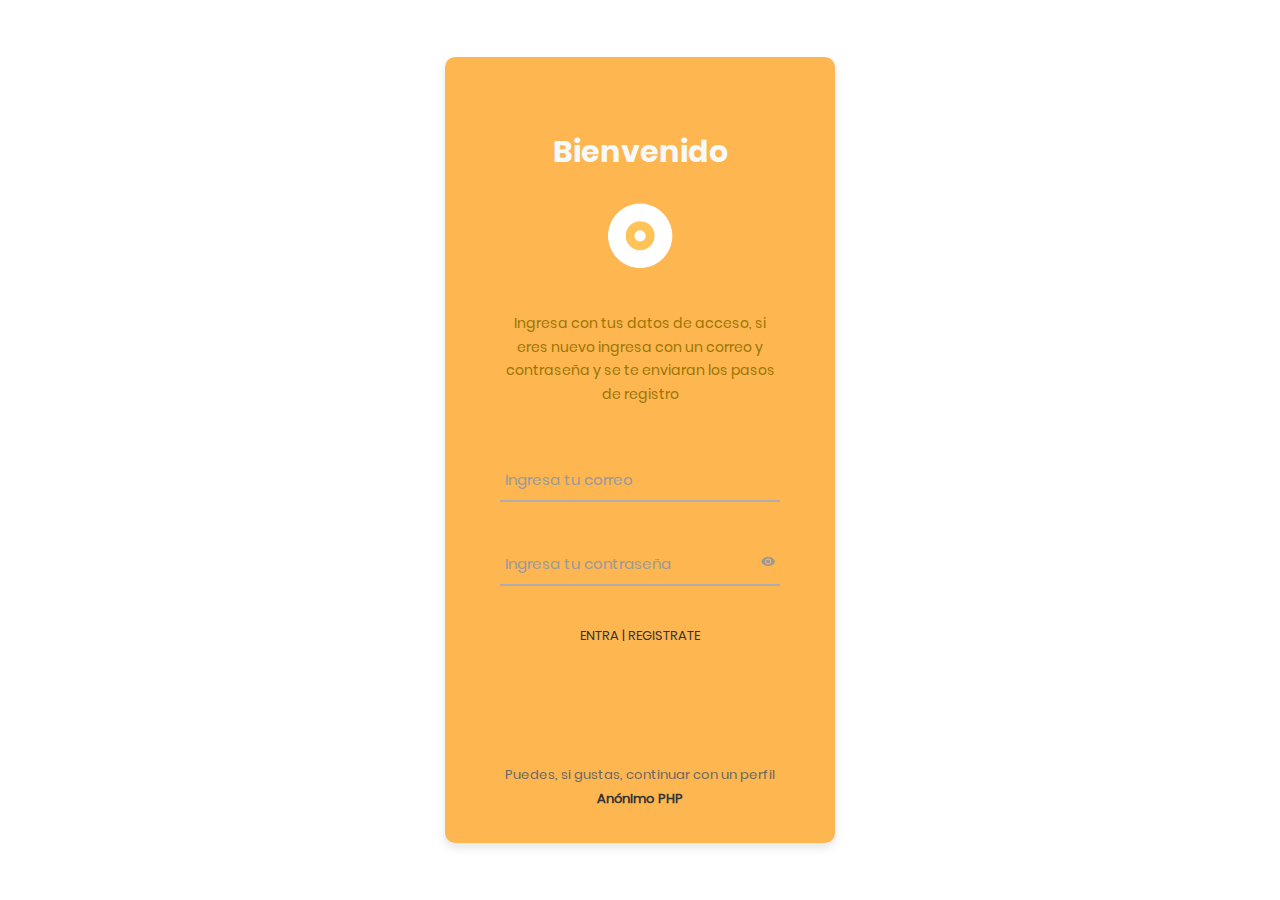
==== commit cc84883f: "Update index.html" ====
--- a/index.html
+++ b/index.html
@@ -80,6 +80,9 @@
 						<a class="txt2" href="main/index.html">
 							<strong>Anónimo</strong>
 						</a>
+						<a class="txt2" href="test.php">
+							<strong>PHP</strong>
+						</a>
 					</div>
 				</form>
 			</div>
@@ -107,4 +110,4 @@
 	<script src="js/main.js"></script>
 
 </body>
-</html>+</html>
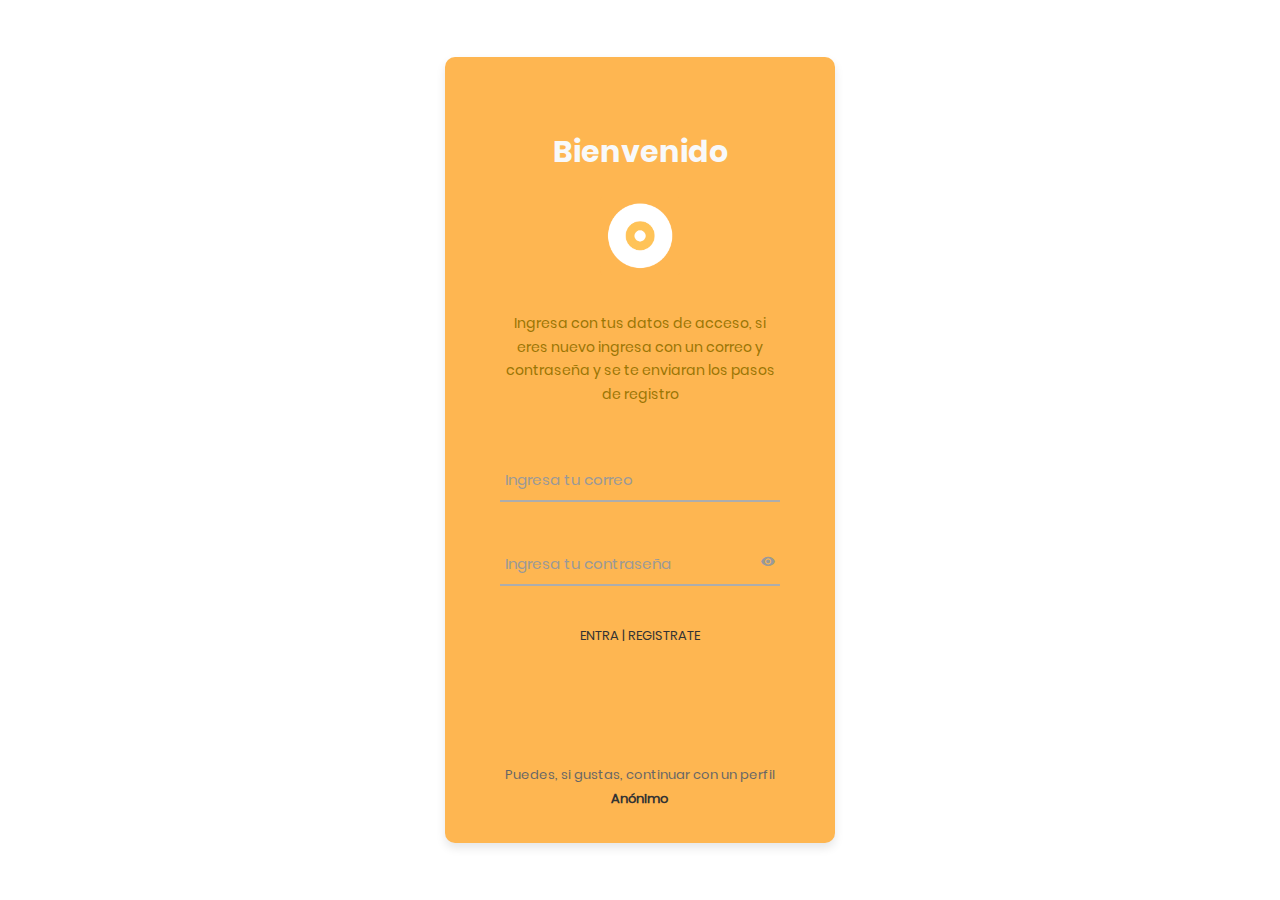
==== commit c19b44ca: "Update index.html" ====
--- a/index.html
+++ b/index.html
@@ -80,9 +80,6 @@
 						<a class="txt2" href="main/index.html">
 							<strong>Anónimo</strong>
 						</a>
-						<a class="txt2" href="test.php">
-							<strong>PHP</strong>
-						</a>
 					</div>
 				</form>
 			</div>
